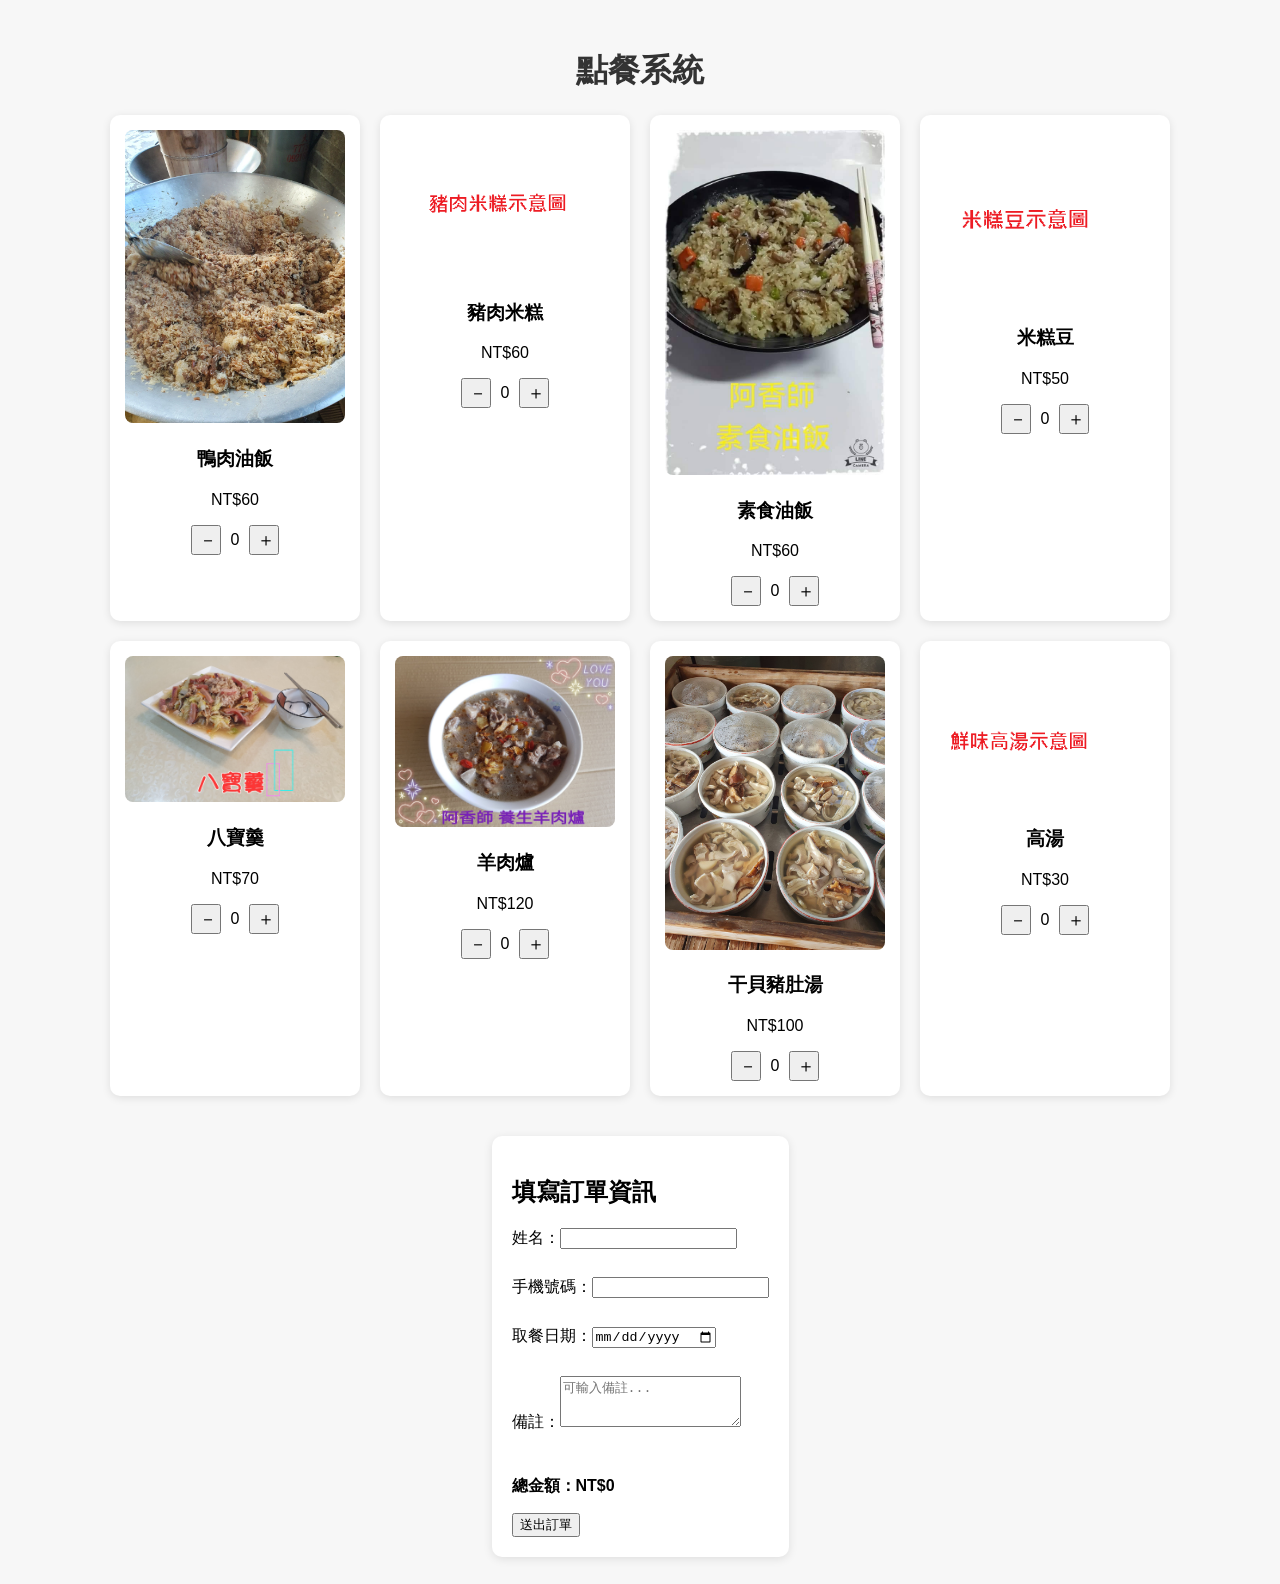
==== index.html @ 062cc118 "0409" ====
<!DOCTYPE html>
<html lang="zh-TW">
<head>
  <meta charset="UTF-8">
  <title>點餐系統</title>
  <link rel="stylesheet" href="style.css">
</head>
<body>
  <h1>點餐系統</h1>

  <!-- 餐點列表 -->
  <div class="menu">
    <!-- 以下為所有餐點 -->
    <div class="menu-item" data-name="鴨肉油飯" data-price="60">
      <img src="鴨肉米糕.jpg" alt="鴨肉油飯">
      <h3>鴨肉油飯</h3>
      <p>NT$60</p>
      <div class="controls">
        <button class="minus">－</button>
        <span class="qty">0</span>
        <button class="plus">＋</button>
      </div>
    </div>

    <div class="menu-item" data-name="豬肉米糕" data-price="60">
      <img src="豬肉米糕.png" alt="豬肉米糕">
      <h3>豬肉米糕</h3>
      <p>NT$60</p>
      <div class="controls">
        <button class="minus">－</button>
        <span class="qty">0</span>
        <button class="plus">＋</button>
      </div>
    </div>

    <div class="menu-item" data-name="素食油飯" data-price="60">
      <img src="素食米糕.jpg" alt="素食油飯">
      <h3>素食油飯</h3>
      <p>NT$60</p>
      <div class="controls">
        <button class="minus">－</button>
        <span class="qty">0</span>
        <button class="plus">＋</button>
      </div>
    </div>

    <div class="menu-item" data-name="米糕豆" data-price="50">
      <img src="米豆糕.png" alt="米糕豆">
      <h3>米糕豆</h3>
      <p>NT$50</p>
      <div class="controls">
        <button class="minus">－</button>
        <span class="qty">0</span>
        <button class="plus">＋</button>
      </div>
    </div>

    <div class="menu-item" data-name="八寶羹" data-price="70">
      <img src="八寶羹.jpg" alt="八寶羹">
      <h3>八寶羹</h3>
      <p>NT$70</p>
      <div class="controls">
        <button class="minus">－</button>
        <span class="qty">0</span>
        <button class="plus">＋</button>
      </div>
    </div>

    <div class="menu-item" data-name="羊肉爐" data-price="120">
      <img src="羊肉爐.jpg" alt="羊肉爐">
      <h3>羊肉爐</h3>
      <p>NT$120</p>
      <div class="controls">
        <button class="minus">－</button>
        <span class="qty">0</span>
        <button class="plus">＋</button>
      </div>
    </div>

    <div class="menu-item" data-name="干貝豬肚湯" data-price="100">
      <img src="豬肚.jpg" alt="干貝豬肚湯">
      <h3>干貝豬肚湯</h3>
      <p>NT$100</p>
      <div class="controls">
        <button class="minus">－</button>
        <span class="qty">0</span>
        <button class="plus">＋</button>
      </div>
    </div>

    <div class="menu-item" data-name="高湯" data-price="30">
      <img src="鮮味高湯.png" alt="高湯">
      <h3>高湯</h3>
      <p>NT$30</p>
      <div class="controls">
        <button class="minus">－</button>
        <span class="qty">0</span>
        <button class="plus">＋</button>
      </div>
    </div>
  </div>

  <!-- 顧客資訊 -->
  <div class="customer-info">
    <h2>填寫訂單資訊</h2>
    <label>姓名：<input type="text" id="name" required></label><br>
    <label>手機號碼：<input type="tel" id="phone" required></label><br>
    <label>取餐日期：<input type="date" id="pickupDate" required></label><br>
    <label>備註：<textarea id="note" rows="3" placeholder="可輸入備註..."></textarea></label><br>
    <p id="total">總金額：NT$0</p>
    <button onclick="submitOrder()">送出訂單</button>
  </div>

  <script src="scripts.js"></script>
</body>
</html>
---- style.css ----
body {
  font-family: "Segoe UI", sans-serif;
  padding: 20px;
  text-align: center;
  background: #f7f7f7;
}

h1 {
  color: #333;
}

.menu {
  display: flex;
  flex-wrap: wrap;
  justify-content: center;
  gap: 20px;
  margin-top: 20px;
}

.menu-item {
  width: 220px;
  background: #fff;
  padding: 15px;
  border-radius: 10px;
  box-shadow: 0 2px 8px rgba(0,0,0,0.1);
}

.menu-item img {
  width: 100%;
  border-radius: 8px;
}

.controls {
  display: flex;
  justify-content: center;
  align-items: center;
  margin-top: 10px;
}

.controls button {
  width: 30px;
  height: 30px;
  font-size: 18px;
}

.controls span {
  margin: 0 10px;
  font-size: 16px;
}

.customer-info {
  margin-top: 40px;
  background: #fff;
  padding: 20px;
  display: inline-block;
  text-align: left;
  border-radius: 10px;
  box-shadow: 0 2px 10px rgba(0,0,0,0.1);
}

.customer-info label {
  display: block;
  margin-bottom: 10px;
}

#total {
  font-weight: bold;
  margin-top: 15px;
}
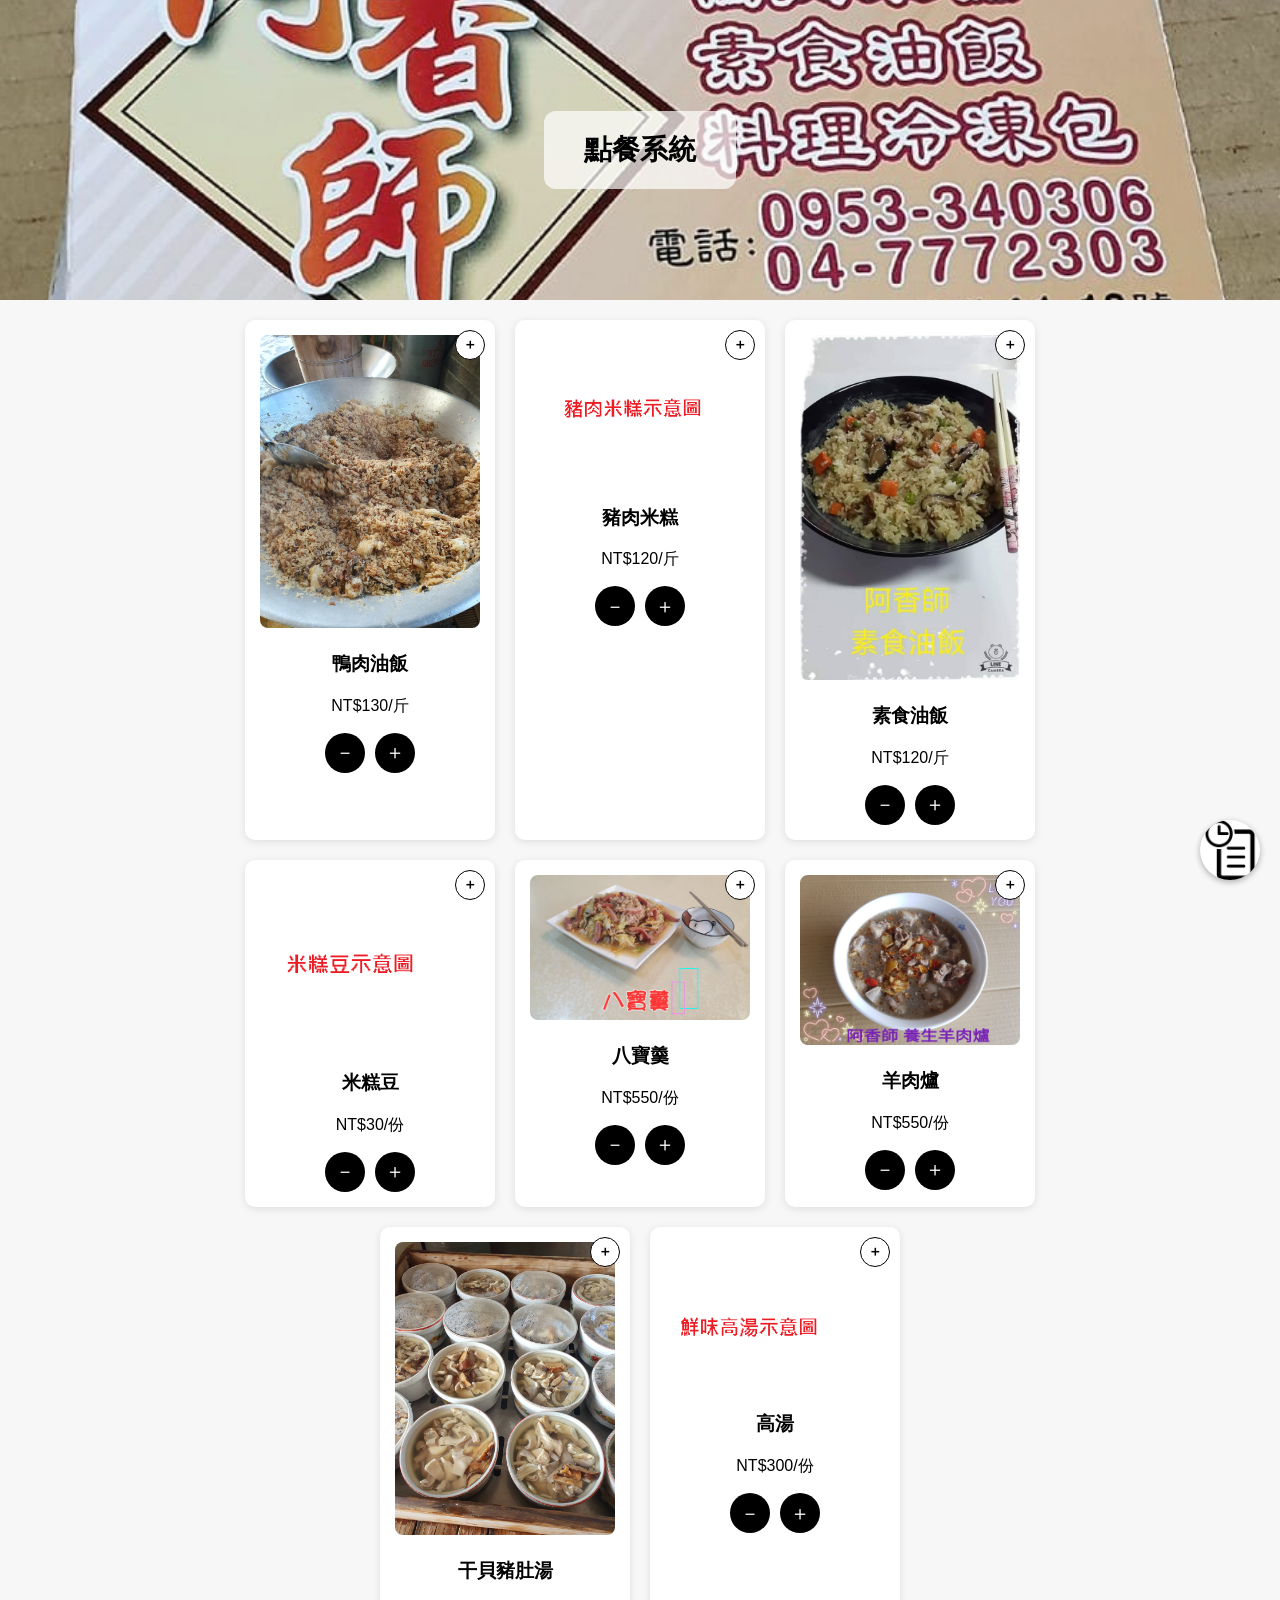
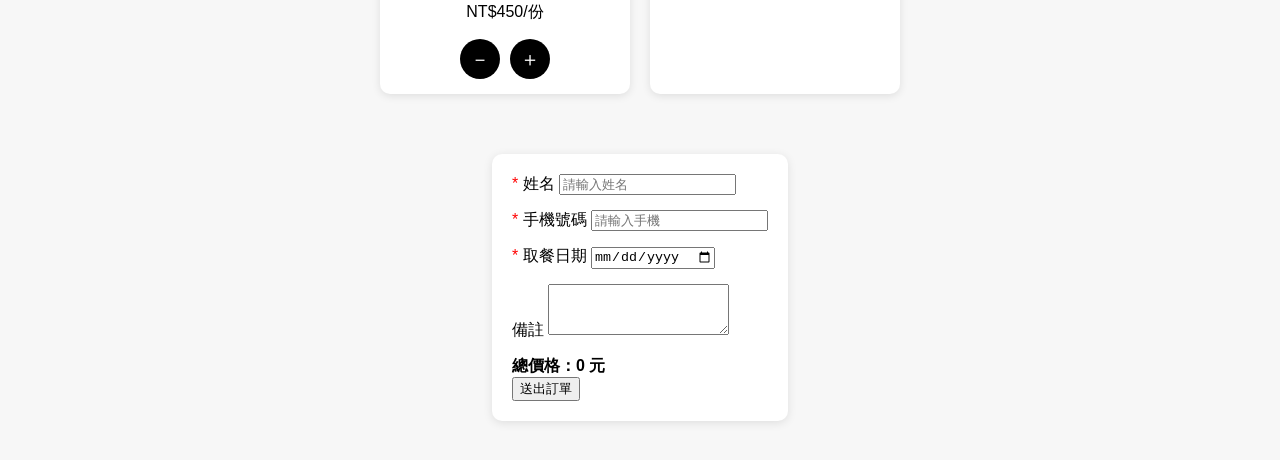
==== commit ccbc76db: "0410" ====
--- a/index.html
+++ b/index.html
@@ -1,114 +1,151 @@
 <!DOCTYPE html>
-<html lang="zh-TW">
+<html lang="zh-Hant">
 <head>
   <meta charset="UTF-8">
   <title>點餐系統</title>
   <link rel="stylesheet" href="style.css">
 </head>
 <body>
-  <h1>點餐系統</h1>
 
-  <!-- 餐點列表 -->
+  <div class="banner">
+    <img src="logo.jpg" class="banner-img" alt="店家 Logo">
+    <div class="overlay-text">點餐系統</div>
+  </div>
+  
   <div class="menu">
-    <!-- 以下為所有餐點 -->
-    <div class="menu-item" data-name="鴨肉油飯" data-price="60">
+    <div class="menu-item" data-name="鴨肉油飯">
       <img src="鴨肉米糕.jpg" alt="鴨肉油飯">
+      <div class="quantity-badge inactive"><span class="badge-icon">＋</span></div>
       <h3>鴨肉油飯</h3>
-      <p>NT$60</p>
+      <p>NT$130/斤</p>
       <div class="controls">
         <button class="minus">－</button>
-        <span class="qty">0</span>
         <button class="plus">＋</button>
       </div>
     </div>
 
-    <div class="menu-item" data-name="豬肉米糕" data-price="60">
+    <div class="menu-item" data-name="豬肉米糕">
       <img src="豬肉米糕.png" alt="豬肉米糕">
+      <div class="quantity-badge inactive"><span class="badge-icon">＋</span></div>
       <h3>豬肉米糕</h3>
-      <p>NT$60</p>
+      <p>NT$120/斤</p>
       <div class="controls">
         <button class="minus">－</button>
-        <span class="qty">0</span>
         <button class="plus">＋</button>
       </div>
     </div>
 
-    <div class="menu-item" data-name="素食油飯" data-price="60">
+    <div class="menu-item" data-name="素食油飯">
       <img src="素食米糕.jpg" alt="素食油飯">
+      <div class="quantity-badge inactive"><span class="badge-icon">＋</span></div>
       <h3>素食油飯</h3>
-      <p>NT$60</p>
+      <p>NT$120/斤</p>
       <div class="controls">
         <button class="minus">－</button>
-        <span class="qty">0</span>
         <button class="plus">＋</button>
       </div>
     </div>
 
-    <div class="menu-item" data-name="米糕豆" data-price="50">
+    <div class="menu-item" data-name="米糕豆">
       <img src="米豆糕.png" alt="米糕豆">
+      <div class="quantity-badge inactive"><span class="badge-icon">＋</span></div>
       <h3>米糕豆</h3>
-      <p>NT$50</p>
+      <p>NT$30/份</p>
       <div class="controls">
         <button class="minus">－</button>
-        <span class="qty">0</span>
         <button class="plus">＋</button>
       </div>
     </div>
 
-    <div class="menu-item" data-name="八寶羹" data-price="70">
+    <div class="menu-item" data-name="八寶羹">
       <img src="八寶羹.jpg" alt="八寶羹">
+      <div class="quantity-badge inactive"><span class="badge-icon">＋</span></div>
       <h3>八寶羹</h3>
-      <p>NT$70</p>
+      <p>NT$550/份</p>
       <div class="controls">
         <button class="minus">－</button>
-        <span class="qty">0</span>
         <button class="plus">＋</button>
       </div>
     </div>
 
-    <div class="menu-item" data-name="羊肉爐" data-price="120">
+    <div class="menu-item" data-name="羊肉爐">
       <img src="羊肉爐.jpg" alt="羊肉爐">
+      <div class="quantity-badge inactive"><span class="badge-icon">＋</span></div>
       <h3>羊肉爐</h3>
-      <p>NT$120</p>
+      <p>NT$550/份</p>
       <div class="controls">
         <button class="minus">－</button>
-        <span class="qty">0</span>
         <button class="plus">＋</button>
       </div>
     </div>
 
-    <div class="menu-item" data-name="干貝豬肚湯" data-price="100">
+    <div class="menu-item" data-name="干貝豬肚湯">
       <img src="豬肚.jpg" alt="干貝豬肚湯">
+      <div class="quantity-badge inactive"><span class="badge-icon">＋</span></div>
       <h3>干貝豬肚湯</h3>
-      <p>NT$100</p>
+      <p>NT$450/份</p>
       <div class="controls">
         <button class="minus">－</button>
-        <span class="qty">0</span>
         <button class="plus">＋</button>
       </div>
     </div>
 
-    <div class="menu-item" data-name="高湯" data-price="30">
+    <div class="menu-item" data-name="高湯">
       <img src="鮮味高湯.png" alt="高湯">
+      <div class="quantity-badge inactive"><span class="badge-icon">＋</span></div>
       <h3>高湯</h3>
-      <p>NT$30</p>
+      <p>NT$300/份</p>
       <div class="controls">
         <button class="minus">－</button>
-        <span class="qty">0</span>
         <button class="plus">＋</button>
       </div>
     </div>
   </div>
 
-  <!-- 顧客資訊 -->
-  <div class="customer-info">
-    <h2>填寫訂單資訊</h2>
-    <label>姓名：<input type="text" id="name" required></label><br>
-    <label>手機號碼：<input type="tel" id="phone" required></label><br>
-    <label>取餐日期：<input type="date" id="pickupDate" required></label><br>
-    <label>備註：<textarea id="note" rows="3" placeholder="可輸入備註..."></textarea></label><br>
-    <p id="total">總金額：NT$0</p>
+  <div class="form">
+    <div class="form-group">
+      <label><span class="required">*</span> 姓名</label>
+      <input type="text" id="name" placeholder="請輸入姓名">
+    </div>
+
+    <div class="form-group">
+      <label><span class="required">*</span> 手機號碼</label>
+      <input type="tel" id="phone" placeholder="請輸入手機">
+    </div>
+
+    <div class="form-group">
+      <label><span class="required">*</span> 取餐日期</label>
+      <input type="date" id="pickupDate">
+    </div>
+
+    <div class="form-group">
+      <label>備註</label>
+      <textarea id="note" rows="3"></textarea>
+    </div>
+
+    <div class="total">總價格：<span id="total">0</span> 元</div>
     <button onclick="submitOrder()">送出訂單</button>
+  </div>
+
+    <!-- Loading 視窗 -->
+    <div id="loadingModal" class="modal">
+      <div class="modal-content">
+        <img id="loadingImage" src="loading.gif" alt="載入中" />
+        <p id="loadingText">訂單處理中，請稍候...</p>
+      </div>
+    </div>
+      <!-- 歷史紀錄浮動按鈕 -->
+  <div id="historyButton">
+    <img src="history.jpg" alt="歷史紀錄">
+  </div>
+
+  <!-- 歷史紀錄視窗 -->
+  <div id="historyModal" class="modal">
+    <div class="modal-content">
+      <h3>歷史訂單</h3>
+      <div id="historyList"></div>
+      <button onclick="closeHistory()">關閉</button>
+    </div>
   </div>
 
   <script src="scripts.js"></script>
--- a/style.css
+++ b/style.css
@@ -1,12 +1,33 @@
 body {
   font-family: "Segoe UI", sans-serif;
-  padding: 20px;
+  padding: 0;
+  margin: 0;
   text-align: center;
   background: #f7f7f7;
 }
 
-h1 {
-  color: #333;
+.banner {
+  position: relative;
+  width: 100%;
+  height: 300px;
+  overflow: hidden;
+}
+.banner-img {
+  width: 100%;
+  height: 100%;
+  object-fit: cover;
+}
+.overlay-text {
+  position: absolute;
+  top: 50%;
+  left: 50%;
+  transform: translate(-50%, -50%);
+  background: rgba(255, 255, 255, 0.7);
+  padding: 20px 40px;
+  border-radius: 12px;
+  font-size: 28px;
+  font-weight: bold;
+  color: #000;
 }
 
 .menu {
@@ -14,42 +35,62 @@
   flex-wrap: wrap;
   justify-content: center;
   gap: 20px;
-  margin-top: 20px;
+  margin: 20px auto;
+  max-width: 1000px;
 }
-
 .menu-item {
   width: 220px;
   background: #fff;
   padding: 15px;
   border-radius: 10px;
   box-shadow: 0 2px 8px rgba(0,0,0,0.1);
+  position: relative;
 }
-
 .menu-item img {
   width: 100%;
   border-radius: 8px;
 }
-
 .controls {
   display: flex;
   justify-content: center;
-  align-items: center;
+  gap: 10px;
   margin-top: 10px;
 }
-
 .controls button {
-  width: 30px;
-  height: 30px;
-  font-size: 18px;
+  width: 40px;
+  height: 40px;
+  background: black;
+  color: white;
+  border-radius: 50%;
+  font-size: 20px;
+  border: none;
+  cursor: pointer;
+}
+.quantity-badge {
+  position: absolute;
+  top: 10px;
+  right: 10px;
+  width: 28px;
+  height: 28px;
+  border-radius: 50%;
+  font-size: 14px;
+  font-weight: bold;
+  display: flex;
+  justify-content: center;
+  align-items: center;
+}
+.quantity-badge.inactive {
+  background: white;
+  color: black;
+  border: 1px solid black;
+}
+.quantity-badge.active {
+  background: black;
+  color: white;
 }
 
-.controls span {
-  margin: 0 10px;
-  font-size: 16px;
-}
-
-.customer-info {
-  margin-top: 40px;
+.form {
+  margin: 40px auto;
   background: #fff;
   padding: 20px;
   display: inline-block;
@@ -57,13 +98,71 @@
   border-radius: 10px;
   box-shadow: 0 2px 10px rgba(0,0,0,0.1);
 }
-
-.customer-info label {
-  display: block;
-  margin-bottom: 10px;
+.form-group {
+  margin-bottom: 15px;
 }
-
-#total {
+.required {
+  color: red;
+}
+.invalid input,
+.invalid textarea {
+  border: 1px solid red;
+}
+.total {
   font-weight: bold;
   margin-top: 15px;
 }
+
+/* Modal 視窗 */
+.modal {
+  display: none;
+  position: fixed;
+  z-index: 9999;
+  left: 0;
+  top: 0;
+  width: 100%;
+  height: 100%;
+  overflow: auto;
+  background-color: rgba(0,0,0,0.5);
+}
+.modal-content {
+  background-color: #fff;
+  margin: 20% auto;
+  padding: 20px;
+  border-radius: 10px;
+  width: 300px;
+  text-align: center;
+}
+.modal-content img {
+  width: 60px;
+  margin-bottom: 15px;
+}
+
+#historyButton {
+  position: fixed;
+  right: 20px;
+  bottom: 20px;
+  width: 60px;
+  height: 60px;
+  background-color: white;
+  border-radius: 50%;
+  box-shadow: 0 2px 6px rgba(0,0,0,0.3);
+  cursor: pointer;
+  z-index: 10000;
+}
+#historyButton img {
+  width: 100%;
+  height: 100%;
+  border-radius: 50%;
+}
+#historyList {
+  max-height: 300px;
+  overflow-y: auto;
+  text-align: left;
+}
+#historyList ul {
+  padding-left: 20px;
+}
+#historyList li {
+  margin-bottom: 8px;
+}
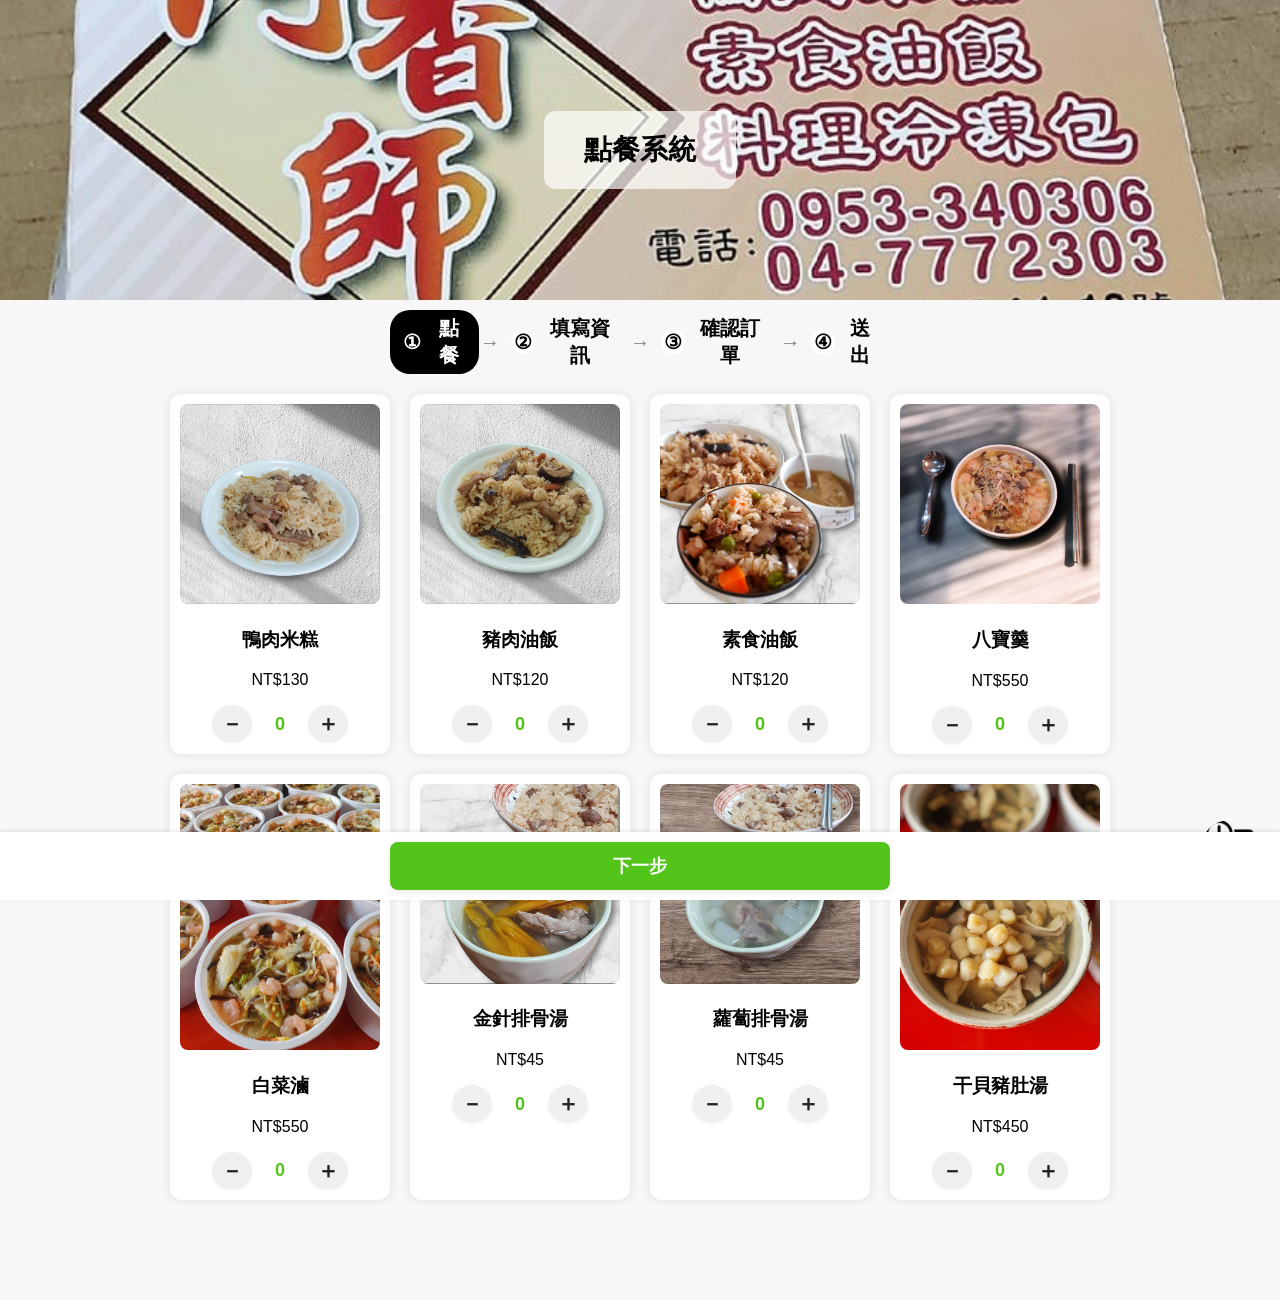
==== commit 23d4d11f: "Initial commit" ====
--- a/index.html
+++ b/index.html
@@ -1,153 +1,88 @@
 <!DOCTYPE html>
 <html lang="zh-Hant">
 <head>
-  <meta charset="UTF-8">
-  <title>點餐系統</title>
-  <link rel="stylesheet" href="style.css">
+  <meta charset="UTF-8" />
+  <meta name="viewport" content="width=device-width, initial-scale=1" />
+  <title>阿香師油飯點餐系統</title>
+  <!-- 載入 CSS 樣式 -->
+  <link rel="stylesheet" href="style.css" />
+  <!-- Google 驗證碼，用於站長工具驗證 -->
+  <meta name="google-site-verification" content="OpGtDpsQeFzHr7mj-9mKTgLOQagVNjbFdUuopoBPJyk" />
+  <link rel="shortcut icon" href="logo.ico"/>
 </head>
 <body>
-
+  <!-- banner_頂部區塊 -->
   <div class="banner">
     <img src="logo.jpg" class="banner-img" alt="店家 Logo">
     <div class="overlay-text">點餐系統</div>
   </div>
-  
-  <div class="menu">
-    <div class="menu-item" data-name="鴨肉油飯">
-      <img src="鴨肉米糕.jpg" alt="鴨肉油飯">
-      <div class="quantity-badge inactive"><span class="badge-icon">＋</span></div>
-      <h3>鴨肉油飯</h3>
-      <p>NT$130/斤</p>
-      <div class="controls">
-        <button class="minus">－</button>
-        <button class="plus">＋</button>
-      </div>
-    </div>
 
-    <div class="menu-item" data-name="豬肉米糕">
-      <img src="豬肉米糕.png" alt="豬肉米糕">
-      <div class="quantity-badge inactive"><span class="badge-icon">＋</span></div>
-      <h3>豬肉米糕</h3>
-      <p>NT$120/斤</p>
-      <div class="controls">
-        <button class="minus">－</button>
-        <button class="plus">＋</button>
-      </div>
-    </div>
-
-    <div class="menu-item" data-name="素食油飯">
-      <img src="素食米糕.jpg" alt="素食油飯">
-      <div class="quantity-badge inactive"><span class="badge-icon">＋</span></div>
-      <h3>素食油飯</h3>
-      <p>NT$120/斤</p>
-      <div class="controls">
-        <button class="minus">－</button>
-        <button class="plus">＋</button>
-      </div>
-    </div>
-
-    <div class="menu-item" data-name="米糕豆">
-      <img src="米豆糕.png" alt="米糕豆">
-      <div class="quantity-badge inactive"><span class="badge-icon">＋</span></div>
-      <h3>米糕豆</h3>
-      <p>NT$30/份</p>
-      <div class="controls">
-        <button class="minus">－</button>
-        <button class="plus">＋</button>
-      </div>
-    </div>
-
-    <div class="menu-item" data-name="八寶羹">
-      <img src="八寶羹.jpg" alt="八寶羹">
-      <div class="quantity-badge inactive"><span class="badge-icon">＋</span></div>
-      <h3>八寶羹</h3>
-      <p>NT$550/份</p>
-      <div class="controls">
-        <button class="minus">－</button>
-        <button class="plus">＋</button>
-      </div>
-    </div>
-
-    <div class="menu-item" data-name="羊肉爐">
-      <img src="羊肉爐.jpg" alt="羊肉爐">
-      <div class="quantity-badge inactive"><span class="badge-icon">＋</span></div>
-      <h3>羊肉爐</h3>
-      <p>NT$550/份</p>
-      <div class="controls">
-        <button class="minus">－</button>
-        <button class="plus">＋</button>
-      </div>
-    </div>
-
-    <div class="menu-item" data-name="干貝豬肚湯">
-      <img src="豬肚.jpg" alt="干貝豬肚湯">
-      <div class="quantity-badge inactive"><span class="badge-icon">＋</span></div>
-      <h3>干貝豬肚湯</h3>
-      <p>NT$450/份</p>
-      <div class="controls">
-        <button class="minus">－</button>
-        <button class="plus">＋</button>
-      </div>
-    </div>
-
-    <div class="menu-item" data-name="高湯">
-      <img src="鮮味高湯.png" alt="高湯">
-      <div class="quantity-badge inactive"><span class="badge-icon">＋</span></div>
-      <h3>高湯</h3>
-      <p>NT$300/份</p>
-      <div class="controls">
-        <button class="minus">－</button>
-        <button class="plus">＋</button>
-      </div>
-    </div>
-  </div>
-
-  <div class="form">
+  <!-- 流程指示條 -->
+  <div id="stepIndicator"></div>
+  <!-- menu_菜單區塊 -->
+  <div class="menu" id="menuContainer"></div>
+  <!-- form_表單區塊 -->
+  <div class="form" style="display: none" >
     <div class="form-group">
       <label><span class="required">*</span> 姓名</label>
       <input type="text" id="name" placeholder="請輸入姓名">
     </div>
-
     <div class="form-group">
       <label><span class="required">*</span> 手機號碼</label>
       <input type="tel" id="phone" placeholder="請輸入手機">
     </div>
-
     <div class="form-group">
       <label><span class="required">*</span> 取餐日期</label>
       <input type="date" id="pickupDate">
     </div>
-
     <div class="form-group">
       <label>備註</label>
       <textarea id="note" rows="3"></textarea>
     </div>
-
-    <div class="total">總價格：<span id="total">0</span> 元</div>
-    <button onclick="submitOrder()">送出訂單</button>
+    <div class="total">總價格：
+      <span id="total">0</span> 元
+    </div>
   </div>
-
-    <!-- Loading 視窗 -->
-    <div id="loadingModal" class="modal">
-      <div class="modal-content">
-        <img id="loadingImage" src="loading.gif" alt="載入中" />
-        <p id="loadingText">訂單處理中，請稍候...</p>
-      </div>
-    </div>
-      <!-- 歷史紀錄浮動按鈕 -->
+  <!-- 歷史紀錄按鈕（固定在右下角） -->
   <div id="historyButton">
     <img src="history.jpg" alt="歷史紀錄">
   </div>
-
-  <!-- 歷史紀錄視窗 -->
+  <!-- 底部流程按鈕 -->
+  <div id="footerControls">
+    <div class="footer-buttons">
+      <button id="backBtn" style="display:none;">返回</button>
+      <button id="nextBtn">下一步</button>
+      <!-- 社群連結區塊 -->
+      <div id="socialLinks" style="flex: 2; display: none; flex-direction: column; align-items: flex-start; font-size: 14px; text-align: left;">
+        <div>可以關注我們的社群網站以獲得最新消息哦~</div>
+        <div>
+          Facebook: <a href="https://www.facebook.com/LuGangAXiangShiYouFan" target="_blank">鹿港阿香師油飯</a><br />
+          IG: <a href="https://www.instagram.com/xiang_rice/" target="_blank">@xiang_rice</a>
+        </div>
+      </div>
+    </div>
+  </div>
+  <!-- 確認訂單區塊（JS動態填入） -->
+  <div id="confirmationSection" style="display: none; background: white; padding: 20px; margin: 20px; border-radius: 12px; max-width: 500px; margin-left: auto; margin-right: auto;">
+    <h3>確認訂單</h3>
+    <div id="confirmDetails"></div>
+  </div>
+  <!-- 載入視窗 -->
+  <div id="loadingModal" class="modal">
+    <div class="modal-content">
+      <img id="loadingImage" src="loading.gif" alt="載入中">
+      <p id="loadingText">訂單處理中，請稍候...</p>
+    </div>
+  </div>
+  <!-- 歷史訂單模態視窗 -->
   <div id="historyModal" class="modal">
     <div class="modal-content">
+      <button onclick="closeHistory()">關閉</button>
       <h3>歷史訂單</h3>
       <div id="historyList"></div>
-      <button onclick="closeHistory()">關閉</button>
     </div>
   </div>
-
-  <script src="scripts.js"></script>
+  <!-- 載入 JavaScript -->
+  <script src="script.js"></script>
 </body>
-</html>
+</html>
--- a/style.css
+++ b/style.css
@@ -1,14 +1,12 @@
 body {
   font-family: "Segoe UI", sans-serif;
-  padding: 0;
   margin: 0;
-  text-align: center;
   background: #f7f7f7;
-}
-
+  text-align: center;
+  padding-bottom: 80px;
+}
 .banner {
   position: relative;
-  width: 100%;
   height: 300px;
   overflow: hidden;
 }
@@ -29,7 +27,49 @@
   font-weight: bold;
   color: #000;
 }
-
+#stepIndicator {
+  max-width: 500px;
+  margin: 10px auto;
+  font-size: 20px;
+  font-weight: bold;
+  display: flex;
+  justify-content: center;
+  gap: 1px;
+  user-select: none;
+  font-family: "Segoe UI", sans-serif;
+}
+.step {
+  padding: 5px 10px;
+  border-radius: 20px;
+  cursor: default;
+  display: flex;
+  align-items: center;
+  gap: 6px;
+}
+.step .number {
+  color: black;
+  background: rgb(255, 255, 255);
+  border-radius: 50%;
+  width: 24px;
+  height: 24px;
+  line-height: 24px;
+  text-align: center;
+  font-weight: bold;
+  font-size: 20px;
+}
+.step.current {
+  background: black;
+  color: white;
+}
+.step.current .number {
+  background: black;
+  color: white;
+}
+.arrow {
+  align-self: center;
+  color: gray;
+  user-select: none;
+}
 .menu {
   display: flex;
   flex-wrap: wrap;
@@ -39,11 +79,11 @@
   max-width: 1000px;
 }
 .menu-item {
-  width: 220px;
   background: #fff;
-  padding: 15px;
-  border-radius: 10px;
-  box-shadow: 0 2px 8px rgba(0,0,0,0.1);
+  border-radius: 12px;
+  width: 200px;
+  padding: 10px;
+  box-shadow: 0 0 10px rgba(0,0,0,0.1);
   position: relative;
 }
 .menu-item img {
@@ -57,112 +97,257 @@
   margin-top: 10px;
 }
 .controls button {
+  background: black;
+  color: white;
+  border: none;
+  border-radius: 50%;
   width: 40px;
   height: 40px;
-  background: black;
-  color: white;
-  border-radius: 50%;
   font-size: 20px;
-  border: none;
+  font-weight: bold;
   cursor: pointer;
+  display: flex;
+  align-items: center;
+  justify-content: center;
+  transition: transform 0.2s;
+  margin: 0 5px;
+}
+.controls button:hover {
+  transform: scale(1.1);
 }
 .quantity-badge {
   position: absolute;
-  top: 10px;
-  right: 10px;
-  width: 28px;
-  height: 28px;
-  border-radius: 50%;
+  top: 8px;
+  right: 8px;
+  background: black;
+  color: white;
+  border-radius: 50%;
+  width: 24px;
+  height: 24px;
   font-size: 14px;
-  font-weight: bold;
-  display: flex;
-  justify-content: center;
-  align-items: center;
+  line-height: 24px;
 }
 .quantity-badge.inactive {
   background: white;
   color: black;
-  border: 1px solid black;
-}
-.quantity-badge.active {
-  background: black;
-  color: white;
-}
-
+}
 .form {
-  margin: 40px auto;
-  background: #fff;
+  background: white;
   padding: 20px;
-  display: inline-block;
-  text-align: left;
-  border-radius: 10px;
-  box-shadow: 0 2px 10px rgba(0,0,0,0.1);
+  margin: 20px;
+  border-radius: 12px;
+  max-width: 500px;
+  margin-left: auto;
+  margin-right: auto;
 }
 .form-group {
   margin-bottom: 15px;
-}
-.required {
+  text-align: center;
+}
+label .required {
   color: red;
 }
-.invalid input,
-.invalid textarea {
-  border: 1px solid red;
-}
 .total {
-  font-weight: bold;
-  margin-top: 15px;
-}
-
-/* Modal 視窗 */
+  font-size: 20px;
+  font-weight: bold;
+  margin-top: 10px;
+}
+button {
+  padding: 10px 20px;
+  font-size: 16px;
+  margin-top: 10px;
+}
 .modal {
   display: none;
   position: fixed;
-  z-index: 9999;
-  left: 0;
-  top: 0;
-  width: 100%;
-  height: 100%;
-  overflow: auto;
-  background-color: rgba(0,0,0,0.5);
+  z-index: 999;
+  top: 0; left: 0;
+  width: 100%; height: 100%;
+  background: rgba(0,0,0,0.5);
 }
 .modal-content {
-  background-color: #fff;
-  margin: 20% auto;
+  background: white;
   padding: 20px;
+  margin: 100px auto;
   border-radius: 10px;
-  width: 300px;
-  text-align: center;
-}
-.modal-content img {
-  width: 60px;
-  margin-bottom: 15px;
-}
-
+  max-width: 400px;
+  text-align: center;
+}
+#loadingImage {
+  max-width: 150px;
+  height: auto;
+}
+#socialLinks a {
+  color: #007bff;
+  text-decoration: none;
+}
+#socialLinks a:hover {
+  text-decoration: underline;
+}
 #historyButton {
   position: fixed;
   right: 20px;
   bottom: 20px;
   width: 60px;
   height: 60px;
-  background-color: white;
-  border-radius: 50%;
-  box-shadow: 0 2px 6px rgba(0,0,0,0.3);
+  border-radius: 50%;
   cursor: pointer;
-  z-index: 10000;
 }
 #historyButton img {
   width: 100%;
-  height: 100%;
-  border-radius: 50%;
-}
-#historyList {
-  max-height: 300px;
-  overflow-y: auto;
+  border-radius: 50%;
+}
+.invalid input, .invalid textarea {
+  border: 2px solid red;
+}
+
+/* --- footer 按鈕美化 --- */
+#footerControls {
+  position: fixed;
+  bottom: 0;
+  width: 100%;
+  background: white;
+  padding: 10px 0;
+  box-shadow: 0 -1px 5px rgba(0,0,0,0.1);
+  z-index: 100;
+}
+#footerControls .footer-buttons {
+  max-width: 500px;
+  margin: auto;
+  display: flex;
+  justify-content: space-between;
+  gap: 10px;
+}
+#backBtn, #nextBtn {
+  flex: 1;
+  font-size: 18px;
+  font-weight: bold;
+  border: none;
+  border-radius: 8px;
+  padding: 12px 0;
+  margin-top: 0;
+  cursor: pointer;
+  transition: background 0.2s, color 0.2s, box-shadow 0.2s;
+  box-shadow: 0 2px 8px rgba(0,0,0,0.08);
+}
+#backBtn {
+  background: #ff4d4f;
+  color: white;
+}
+#backBtn:hover {
+  background: #d9363e;
+}
+#nextBtn {
+  background: #52c41a;
+  color: white;
+}
+#nextBtn:hover {
+  background: #389e0d;
+}
+#socialLinks {
+  flex: 2;
+  display: none;
+  flex-direction: column;
+  align-items: flex-start;
+  font-size: 14px;
   text-align: left;
 }
-#historyList ul {
-  padding-left: 20px;
-}
-#historyList li {
-  margin-bottom: 8px;
-}
+
+/* --- form 區塊美化 --- */
+.form {
+  background: white;
+  padding: 28px 24px 24px 24px;
+  margin: 20px auto;
+  border-radius: 16px;
+  max-width: 500px;
+  box-shadow: 0 7px 32px rgba(0,0,0,0.07), 0 1.5px 4px rgba(0,0,0,0.04);
+}
+.form-group {
+  margin-bottom: 24px;
+  text-align: left;
+  display: flex;
+  flex-direction: column;
+  gap: 6px;
+}
+.form-group label {
+  font-weight: 600;
+  font-size: 16px;
+}
+.form-group input,
+.form-group textarea {
+  padding: 10px 12px;
+  border: 1.4px solid #e5e7eb;
+  border-radius: 6px;
+  font-size: 16px;
+  outline: none;
+  transition: border 0.2s, box-shadow 0.2s;
+  background: #f9fafb;
+}
+.form-group input:focus,
+.form-group textarea:focus {
+  border: 1.4px solid #52c41a;
+  background: #fff;
+  box-shadow: 0 0 0 2px #b7eb8f55;
+}
+.form-group.invalid input,
+.form-group.invalid textarea {
+  border: 2px solid #ff4d4f;
+  background: #fff0f1;
+}
+.total {
+  font-size: 22px;
+  font-weight: bold;
+  color: #52c41a;
+  margin-top: 18px;
+  text-align: right;
+  letter-spacing: 1px;
+}
+
+/* --- 加減按鈕與數量置中 --- */
+.controls {
+  display: flex;
+  align-items: center;
+  justify-content: center;
+  gap: 0;
+  margin-top: 10px;
+}
+.controls button {
+  background: #efefef;
+  color: #222;
+  border: none;
+  border-radius: 50%;
+  width: 38px;
+  height: 38px;
+  font-size: 22px;
+  font-weight: bold;
+  cursor: pointer;
+  display: flex;
+  align-items: center;
+  justify-content: center;
+  margin: 0 10px;
+  transition: background 0.2s, color 0.2s, transform 0.2s;
+  box-shadow: 0 1px 4px rgba(0,0,0,0.04);
+}
+.controls button:hover {
+  background: #ddefff;
+  color: #52c41a;
+  transform: scale(1.1);
+}
+
+/* 新增：數量 badge 取消，改用 controls 內置中顯示 */
+.controls .quantity-display {
+  min-width: 36px;
+  text-align: center;
+  font-size: 18px;
+  font-weight: bold;
+  color: #52c41a;
+  background: none;
+  border: none;
+  pointer-events: none;
+  user-select: none;
+}
+
+/* 隱藏原本 menu-item 角落 badge */
+.quantity-badge {
+  display: none !important;
+}
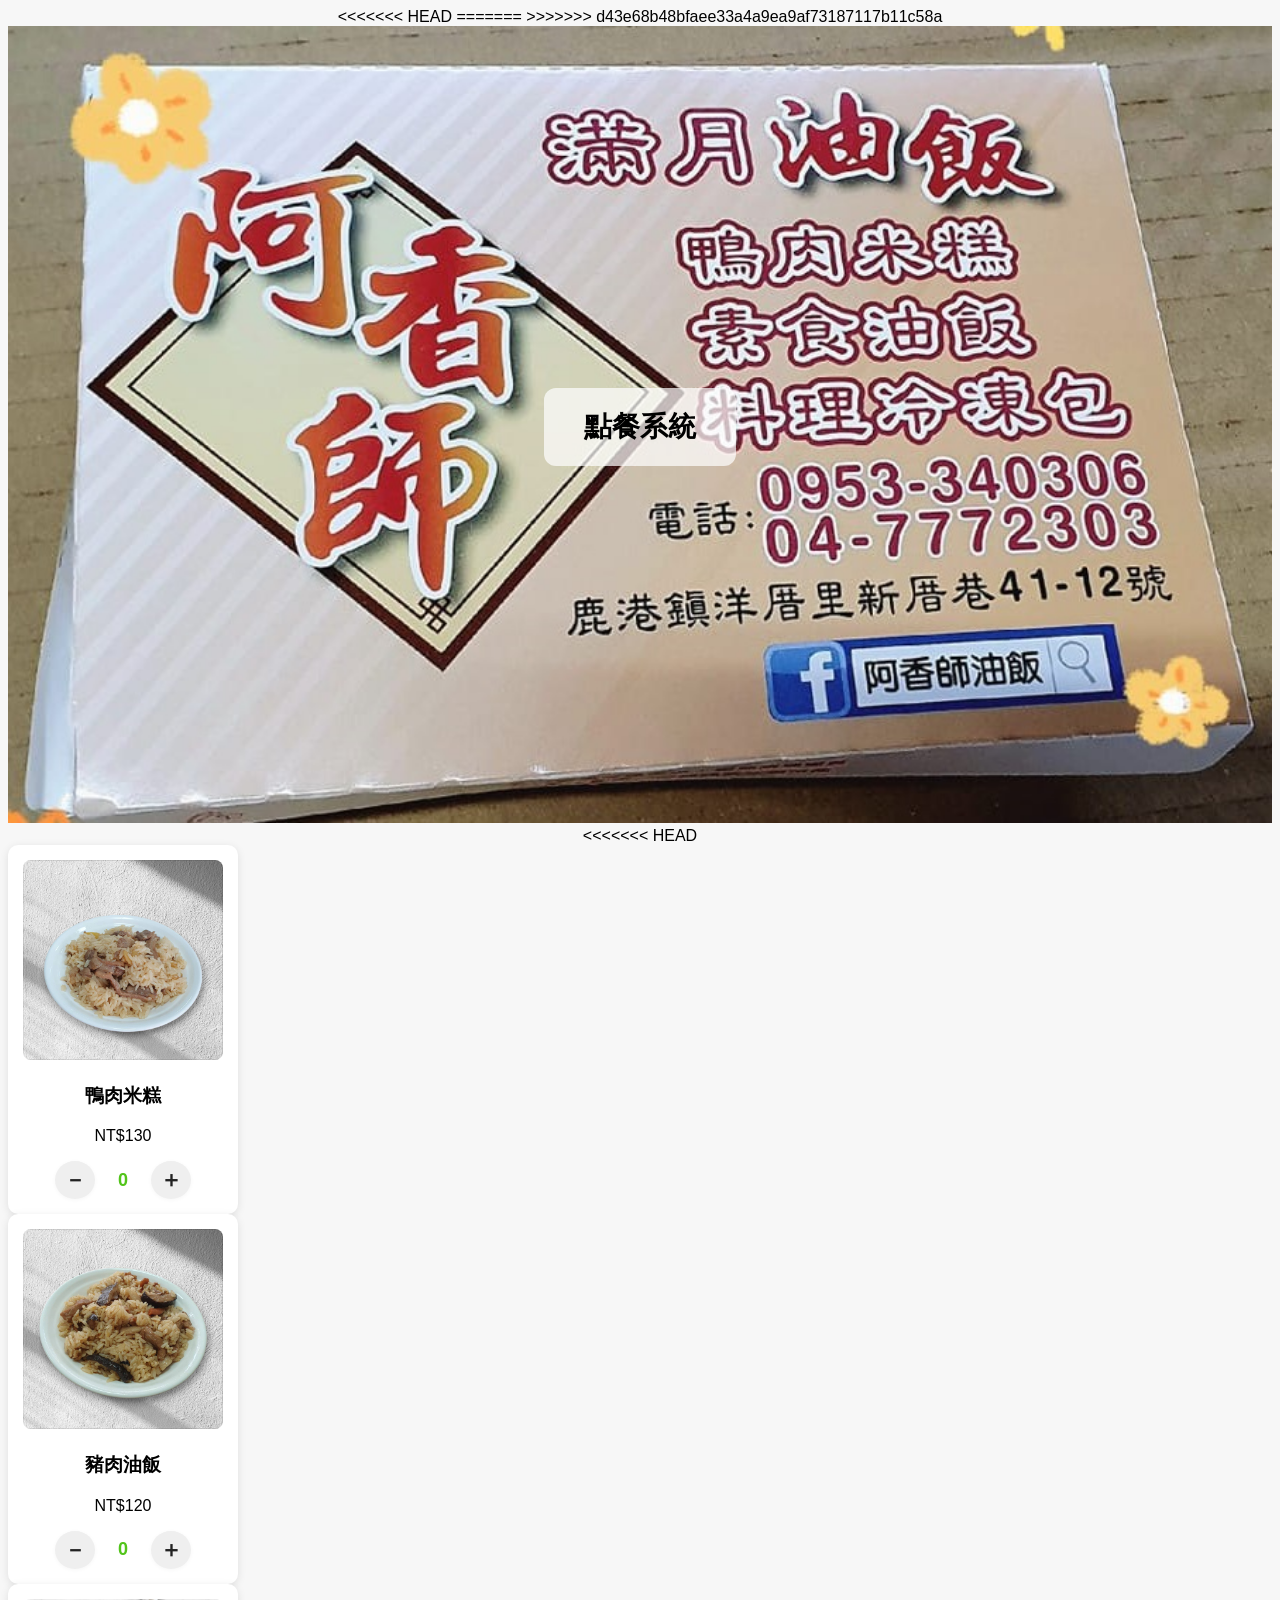
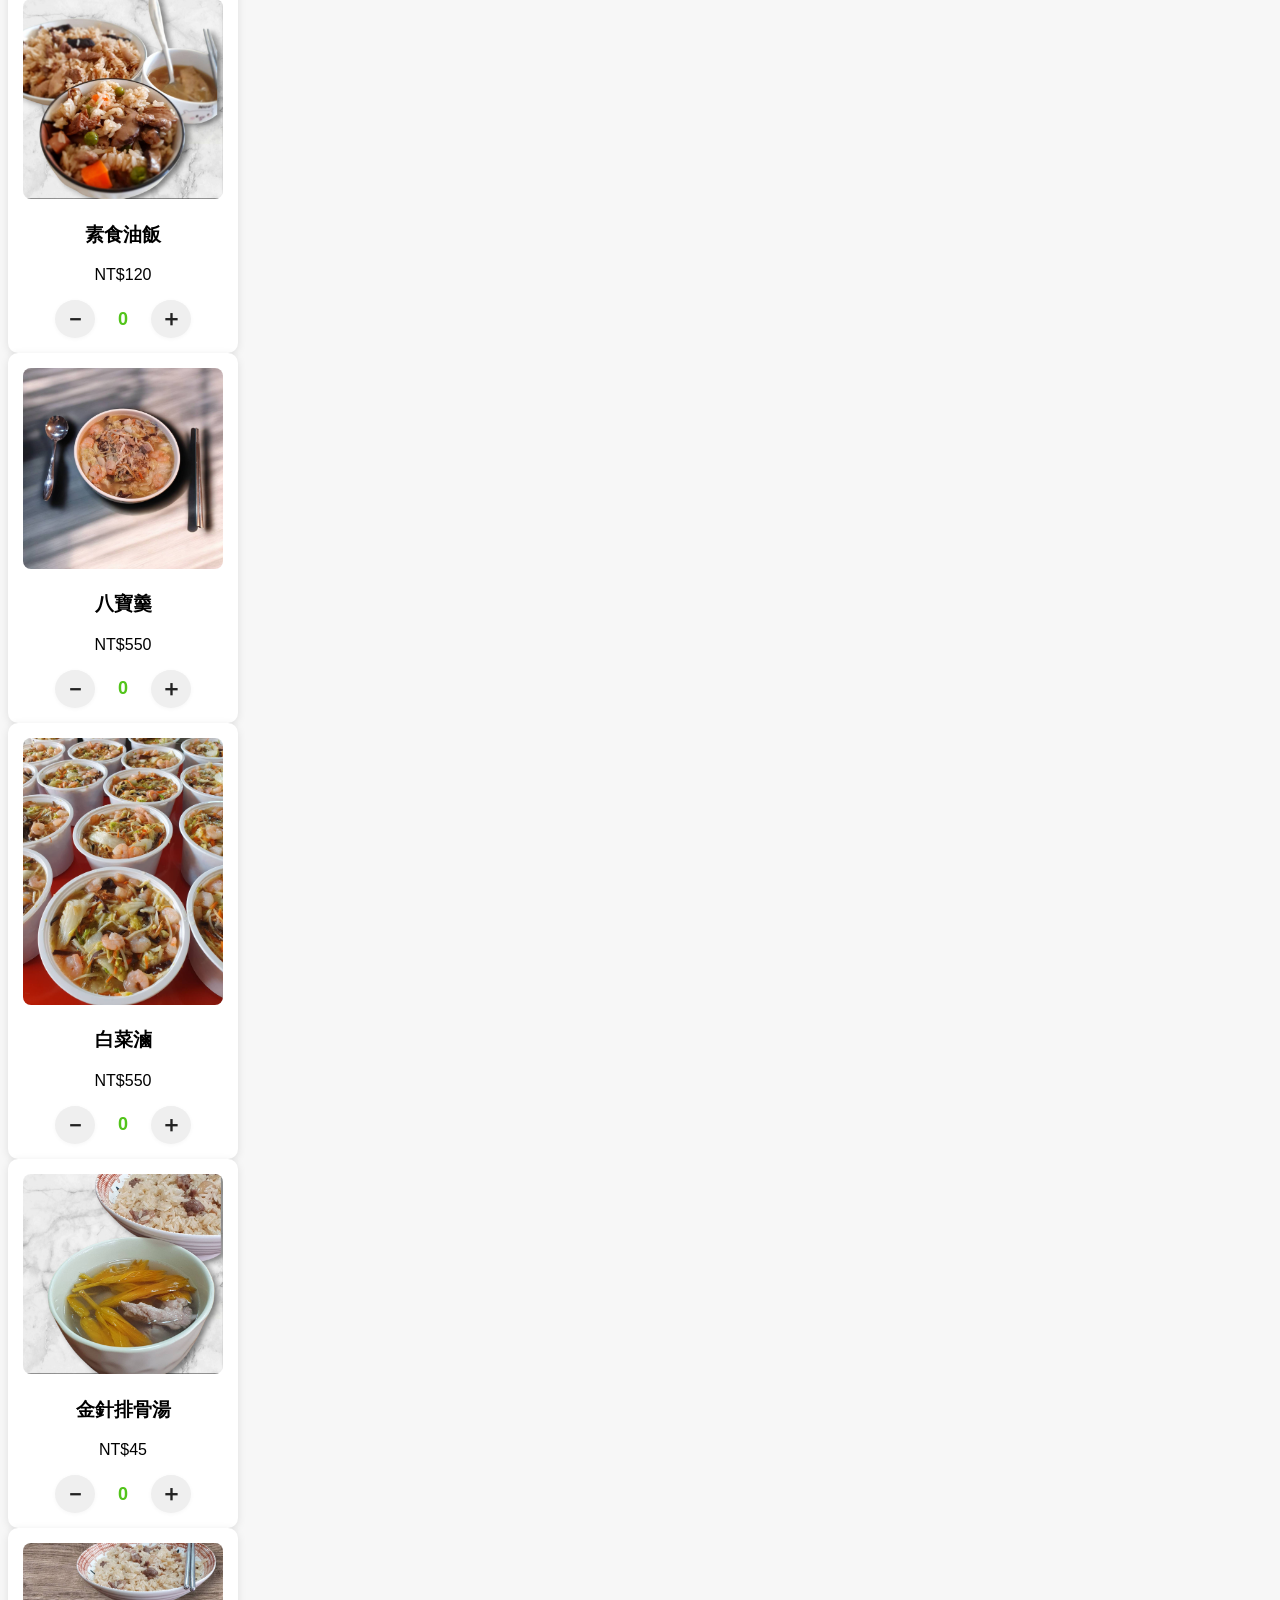
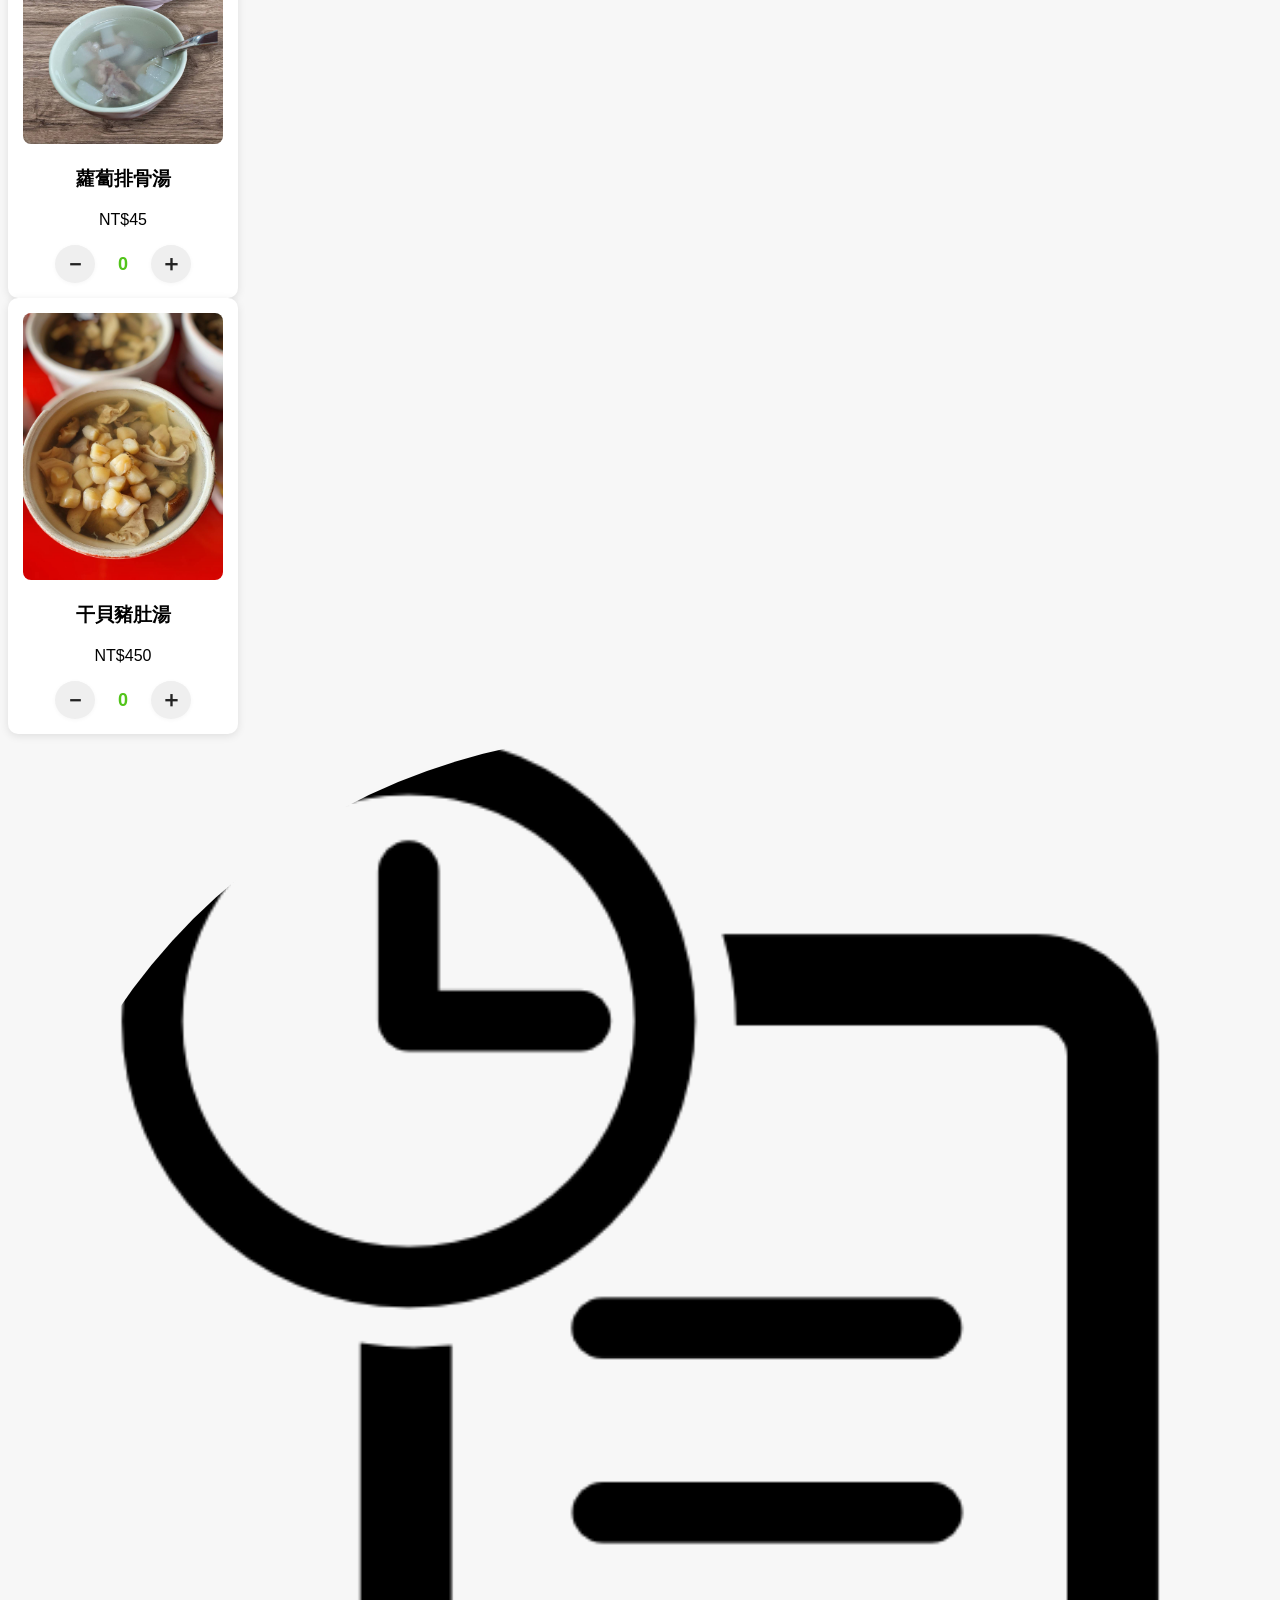
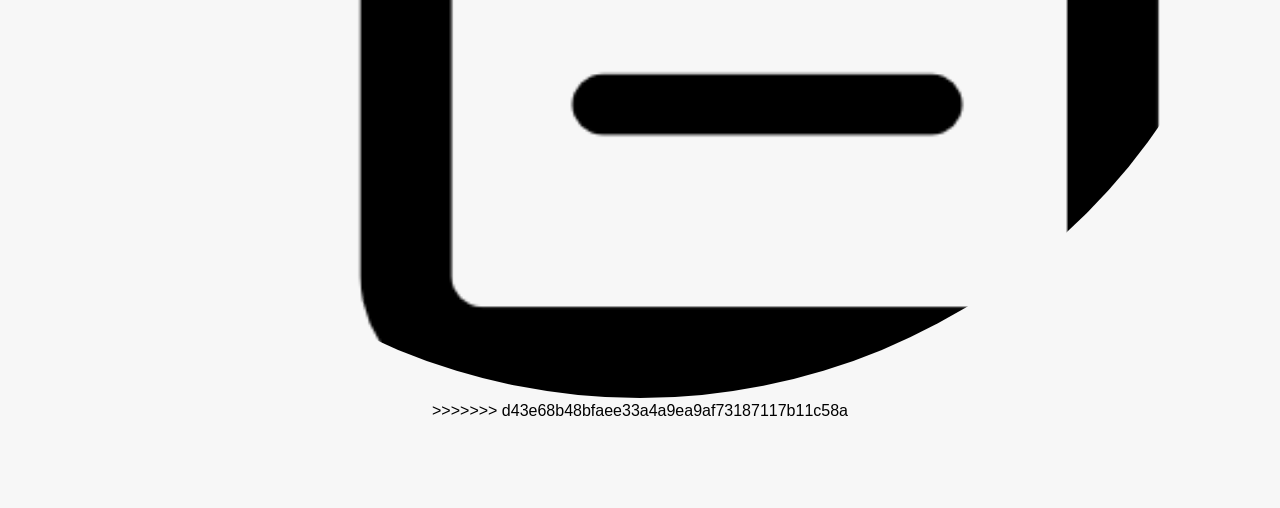
==== commit 75c0471a: "解決 merge conflict" ====
--- a/index.html
+++ b/index.html
@@ -1,6 +1,7 @@
 <!DOCTYPE html>
 <html lang="zh-Hant">
 <head>
+<<<<<<< HEAD
   <meta charset="UTF-8" />
   <meta name="viewport" content="width=device-width, initial-scale=1" />
   <title>阿香師油飯點餐系統</title>
@@ -12,10 +13,22 @@
 </head>
 <body>
   <!-- banner_頂部區塊 -->
+=======
+  <meta charset="UTF-8">
+  <meta name="viewport" content="width=device-width, initial-scale=1.0" />
+  <title>阿香師油飯點餐系統</title>
+  <link rel="stylesheet" href="style.css">
+  
+  <meta name="google-site-verification" content="OpGtDpsQeFzHr7mj-9mKTgLOQagVNjbFdUuopoBPJyk" />
+</head>
+<body>
+
+>>>>>>> d43e68b48bfaee33a4a9ea9af73187117b11c58a
   <div class="banner">
     <img src="logo.jpg" class="banner-img" alt="店家 Logo">
     <div class="overlay-text">點餐系統</div>
   </div>
+<<<<<<< HEAD
 
   <!-- 流程指示條 -->
   <div id="stepIndicator"></div>
@@ -23,22 +36,129 @@
   <div class="menu" id="menuContainer"></div>
   <!-- form_表單區塊 -->
   <div class="form" style="display: none" >
+=======
+  
+  <div class="menu">
+    <div class="menu-item" data-name="鴨肉油飯">
+      <img src="鴨肉米糕.jpg" alt="鴨肉油飯">
+      <div class="quantity-badge inactive"><span class="badge-icon">＋</span></div>
+      <h3>鴨肉油飯</h3>
+      <p>NT$130/斤</p>
+      <div class="controls">
+        <button class="minus">－</button>
+        <button class="plus">＋</button>
+      </div>
+    </div>
+
+    <div class="menu-item" data-name="豬肉米糕">
+      <img src="豬肉米糕.png" alt="豬肉米糕">
+      <div class="quantity-badge inactive"><span class="badge-icon">＋</span></div>
+      <h3>豬肉米糕</h3>
+      <p>NT$120/斤</p>
+      <div class="controls">
+        <button class="minus">－</button>
+        <button class="plus">＋</button>
+      </div>
+    </div>
+
+    <div class="menu-item" data-name="素食油飯">
+      <img src="素食米糕.jpg" alt="素食油飯">
+      <div class="quantity-badge inactive"><span class="badge-icon">＋</span></div>
+      <h3>素食油飯</h3>
+      <p>NT$120/斤</p>
+      <div class="controls">
+        <button class="minus">－</button>
+        <button class="plus">＋</button>
+      </div>
+    </div>
+
+    <div class="menu-item" data-name="米糕豆">
+      <img src="米豆糕.png" alt="米糕豆">
+      <div class="quantity-badge inactive"><span class="badge-icon">＋</span></div>
+      <h3>米糕豆</h3>
+      <p>NT$30/份</p>
+      <div class="controls">
+        <button class="minus">－</button>
+        <button class="plus">＋</button>
+      </div>
+    </div>
+
+    <div class="menu-item" data-name="八寶羹">
+      <img src="八寶羹.jpg" alt="八寶羹">
+      <div class="quantity-badge inactive"><span class="badge-icon">＋</span></div>
+      <h3>八寶羹</h3>
+      <p>NT$550/份</p>
+      <div class="controls">
+        <button class="minus">－</button>
+        <button class="plus">＋</button>
+      </div>
+    </div>
+
+    <div class="menu-item" data-name="羊肉爐">
+      <img src="羊肉爐.jpg" alt="羊肉爐">
+      <div class="quantity-badge inactive"><span class="badge-icon">＋</span></div>
+      <h3>羊肉爐</h3>
+      <p>NT$550/份</p>
+      <div class="controls">
+        <button class="minus">－</button>
+        <button class="plus">＋</button>
+      </div>
+    </div>
+
+    <div class="menu-item" data-name="干貝豬肚湯">
+      <img src="豬肚.jpg" alt="干貝豬肚湯">
+      <div class="quantity-badge inactive"><span class="badge-icon">＋</span></div>
+      <h3>干貝豬肚湯</h3>
+      <p>NT$450/份</p>
+      <div class="controls">
+        <button class="minus">－</button>
+        <button class="plus">＋</button>
+      </div>
+    </div>
+
+    <div class="menu-item" data-name="高湯">
+      <img src="鮮味高湯.png" alt="高湯">
+      <div class="quantity-badge inactive"><span class="badge-icon">＋</span></div>
+      <h3>高湯</h3>
+      <p>NT$300/份</p>
+      <div class="controls">
+        <button class="minus">－</button>
+        <button class="plus">＋</button>
+      </div>
+    </div>
+  </div>
+
+  <div class="form">
+>>>>>>> d43e68b48bfaee33a4a9ea9af73187117b11c58a
     <div class="form-group">
       <label><span class="required">*</span> 姓名</label>
       <input type="text" id="name" placeholder="請輸入姓名">
     </div>
+<<<<<<< HEAD
+=======
+
+>>>>>>> d43e68b48bfaee33a4a9ea9af73187117b11c58a
     <div class="form-group">
       <label><span class="required">*</span> 手機號碼</label>
       <input type="tel" id="phone" placeholder="請輸入手機">
     </div>
+<<<<<<< HEAD
+=======
+
+>>>>>>> d43e68b48bfaee33a4a9ea9af73187117b11c58a
     <div class="form-group">
       <label><span class="required">*</span> 取餐日期</label>
       <input type="date" id="pickupDate">
     </div>
+<<<<<<< HEAD
+=======
+
+>>>>>>> d43e68b48bfaee33a4a9ea9af73187117b11c58a
     <div class="form-group">
       <label>備註</label>
       <textarea id="note" rows="3"></textarea>
     </div>
+<<<<<<< HEAD
     <div class="total">總價格：
       <span id="total">0</span> 元
     </div>
@@ -85,4 +205,35 @@
   <!-- 載入 JavaScript -->
   <script src="script.js"></script>
 </body>
-</html>+</html>
+=======
+
+    <div class="total">總價格：<span id="total">0</span> 元</div>
+    <button onclick="submitOrder()">送出訂單</button>
+  </div>
+
+    <!-- Loading 視窗 -->
+    <div id="loadingModal" class="modal">
+      <div class="modal-content">
+        <img id="loadingImage" src="loading.gif" alt="載入中" />
+        <p id="loadingText">訂單處理中，請稍候...</p>
+      </div>
+    </div>
+      <!-- 歷史紀錄浮動按鈕 -->
+  <div id="historyButton">
+    <img src="history.jpg" alt="歷史紀錄">
+  </div>
+
+  <!-- 歷史紀錄視窗 -->
+  <div id="historyModal" class="modal">
+    <div class="modal-content">
+      <h3>歷史訂單</h3>
+      <div id="historyList"></div>
+      <button onclick="closeHistory()">關閉</button>
+    </div>
+  </div>
+
+  <script src="scripts.js"></script>
+</body>
+</html>
+>>>>>>> d43e68b48bfaee33a4a9ea9af73187117b11c58a
--- a/style.css
+++ b/style.css
@@ -1,5 +1,6 @@
 body {
   font-family: "Segoe UI", sans-serif;
+<<<<<<< HEAD
   margin: 0;
   background: #f7f7f7;
   text-align: center;
@@ -7,6 +8,17 @@
 }
 .banner {
   position: relative;
+=======
+  padding: 0;
+  margin: 0;
+  text-align: center;
+  background: #f7f7f7;
+}
+
+.banner {
+  position: relative;
+  width: 100%;
+>>>>>>> d43e68b48bfaee33a4a9ea9af73187117b11c58a
   height: 300px;
   overflow: hidden;
 }
@@ -27,6 +39,7 @@
   font-weight: bold;
   color: #000;
 }
+<<<<<<< HEAD
 #stepIndicator {
   max-width: 500px;
   margin: 10px auto;
@@ -70,6 +83,9 @@
   color: gray;
   user-select: none;
 }
+=======
+
+>>>>>>> d43e68b48bfaee33a4a9ea9af73187117b11c58a
 .menu {
   display: flex;
   flex-wrap: wrap;
@@ -79,11 +95,19 @@
   max-width: 1000px;
 }
 .menu-item {
+<<<<<<< HEAD
   background: #fff;
   border-radius: 12px;
   width: 200px;
   padding: 10px;
   box-shadow: 0 0 10px rgba(0,0,0,0.1);
+=======
+  width: 220px;
+  background: #fff;
+  padding: 15px;
+  border-radius: 10px;
+  box-shadow: 0 2px 8px rgba(0,0,0,0.1);
+>>>>>>> d43e68b48bfaee33a4a9ea9af73187117b11c58a
   position: relative;
 }
 .menu-item img {
@@ -97,6 +121,7 @@
   margin-top: 10px;
 }
 .controls button {
+<<<<<<< HEAD
   background: black;
   color: white;
   border: none;
@@ -126,10 +151,34 @@
   height: 24px;
   font-size: 14px;
   line-height: 24px;
+=======
+  width: 40px;
+  height: 40px;
+  background: black;
+  color: white;
+  border-radius: 50%;
+  font-size: 20px;
+  border: none;
+  cursor: pointer;
+}
+.quantity-badge {
+  position: absolute;
+  top: 10px;
+  right: 10px;
+  width: 28px;
+  height: 28px;
+  border-radius: 50%;
+  font-size: 14px;
+  font-weight: bold;
+  display: flex;
+  justify-content: center;
+  align-items: center;
+>>>>>>> d43e68b48bfaee33a4a9ea9af73187117b11c58a
 }
 .quantity-badge.inactive {
   background: white;
   color: black;
+<<<<<<< HEAD
 }
 .form {
   background: white;
@@ -184,12 +233,71 @@
 #socialLinks a:hover {
   text-decoration: underline;
 }
+=======
+  border: 1px solid black;
+}
+.quantity-badge.active {
+  background: black;
+  color: white;
+}
+
+.form {
+  margin: 40px auto;
+  background: #fff;
+  padding: 20px;
+  display: inline-block;
+  text-align: left;
+  border-radius: 10px;
+  box-shadow: 0 2px 10px rgba(0,0,0,0.1);
+}
+.form-group {
+  margin-bottom: 15px;
+}
+.required {
+  color: red;
+}
+.invalid input,
+.invalid textarea {
+  border: 1px solid red;
+}
+.total {
+  font-weight: bold;
+  margin-top: 15px;
+}
+
+/* Modal 視窗 */
+.modal {
+  display: none;
+  position: fixed;
+  z-index: 9999;
+  left: 0;
+  top: 0;
+  width: 100%;
+  height: 100%;
+  overflow: auto;
+  background-color: rgba(0,0,0,0.5);
+}
+.modal-content {
+  background-color: #fff;
+  margin: 20% auto;
+  padding: 20px;
+  border-radius: 10px;
+  width: 300px;
+  text-align: center;
+}
+.modal-content img {
+  width: 60px;
+  margin-bottom: 15px;
+}
+
+>>>>>>> d43e68b48bfaee33a4a9ea9af73187117b11c58a
 #historyButton {
   position: fixed;
   right: 20px;
   bottom: 20px;
   width: 60px;
   height: 60px;
+<<<<<<< HEAD
   border-radius: 50%;
   cursor: pointer;
 }
@@ -350,4 +458,63 @@
 /* 隱藏原本 menu-item 角落 badge */
 .quantity-badge {
   display: none !important;
-}+}
+=======
+  background-color: white;
+  border-radius: 50%;
+  box-shadow: 0 2px 6px rgba(0,0,0,0.3);
+  cursor: pointer;
+  z-index: 10000;
+}
+#historyButton img {
+  width: 100%;
+  height: 100%;
+  border-radius: 50%;
+}
+#historyList {
+  max-height: 300px;
+  overflow-y: auto;
+  text-align: left;
+}
+#historyList ul {
+  padding-left: 20px;
+}
+#historyList li {
+  margin-bottom: 8px;
+}
+
+
+@media (max-width: 768px) {
+  .menu-item {
+    width: 45%;
+  }
+
+  h1 {
+    font-size: 20px;
+  }
+
+  .submit-btn {
+    width: 90%;
+  }
+}
+
+@media (max-width: 480px) {
+  .menu-item {
+    width: 100%;
+  }
+
+  .title-bar {
+    flex-direction: column;
+    align-items: flex-start;
+  }
+
+  .title-bar h1 {
+    font-size: 18px;
+    margin-top: 5px;
+  }
+
+  .form-group {
+    margin: 8px;
+  }
+}
+>>>>>>> d43e68b48bfaee33a4a9ea9af73187117b11c58a
--- a/style.css
+++ b/style.css
@@ -1,5 +1,6 @@
 body {
   font-family: "Segoe UI", sans-serif;
+<<<<<<< HEAD
   margin: 0;
   background: #f7f7f7;
   text-align: center;
@@ -7,6 +8,17 @@
 }
 .banner {
   position: relative;
+=======
+  padding: 0;
+  margin: 0;
+  text-align: center;
+  background: #f7f7f7;
+}
+
+.banner {
+  position: relative;
+  width: 100%;
+>>>>>>> d43e68b48bfaee33a4a9ea9af73187117b11c58a
   height: 300px;
   overflow: hidden;
 }
@@ -27,6 +39,7 @@
   font-weight: bold;
   color: #000;
 }
+<<<<<<< HEAD
 #stepIndicator {
   max-width: 500px;
   margin: 10px auto;
@@ -70,6 +83,9 @@
   color: gray;
   user-select: none;
 }
+=======
+
+>>>>>>> d43e68b48bfaee33a4a9ea9af73187117b11c58a
 .menu {
   display: flex;
   flex-wrap: wrap;
@@ -79,11 +95,19 @@
   max-width: 1000px;
 }
 .menu-item {
+<<<<<<< HEAD
   background: #fff;
   border-radius: 12px;
   width: 200px;
   padding: 10px;
   box-shadow: 0 0 10px rgba(0,0,0,0.1);
+=======
+  width: 220px;
+  background: #fff;
+  padding: 15px;
+  border-radius: 10px;
+  box-shadow: 0 2px 8px rgba(0,0,0,0.1);
+>>>>>>> d43e68b48bfaee33a4a9ea9af73187117b11c58a
   position: relative;
 }
 .menu-item img {
@@ -97,6 +121,7 @@
   margin-top: 10px;
 }
 .controls button {
+<<<<<<< HEAD
   background: black;
   color: white;
   border: none;
@@ -126,10 +151,34 @@
   height: 24px;
   font-size: 14px;
   line-height: 24px;
+=======
+  width: 40px;
+  height: 40px;
+  background: black;
+  color: white;
+  border-radius: 50%;
+  font-size: 20px;
+  border: none;
+  cursor: pointer;
+}
+.quantity-badge {
+  position: absolute;
+  top: 10px;
+  right: 10px;
+  width: 28px;
+  height: 28px;
+  border-radius: 50%;
+  font-size: 14px;
+  font-weight: bold;
+  display: flex;
+  justify-content: center;
+  align-items: center;
+>>>>>>> d43e68b48bfaee33a4a9ea9af73187117b11c58a
 }
 .quantity-badge.inactive {
   background: white;
   color: black;
+<<<<<<< HEAD
 }
 .form {
   background: white;
@@ -184,12 +233,71 @@
 #socialLinks a:hover {
   text-decoration: underline;
 }
+=======
+  border: 1px solid black;
+}
+.quantity-badge.active {
+  background: black;
+  color: white;
+}
+
+.form {
+  margin: 40px auto;
+  background: #fff;
+  padding: 20px;
+  display: inline-block;
+  text-align: left;
+  border-radius: 10px;
+  box-shadow: 0 2px 10px rgba(0,0,0,0.1);
+}
+.form-group {
+  margin-bottom: 15px;
+}
+.required {
+  color: red;
+}
+.invalid input,
+.invalid textarea {
+  border: 1px solid red;
+}
+.total {
+  font-weight: bold;
+  margin-top: 15px;
+}
+
+/* Modal 視窗 */
+.modal {
+  display: none;
+  position: fixed;
+  z-index: 9999;
+  left: 0;
+  top: 0;
+  width: 100%;
+  height: 100%;
+  overflow: auto;
+  background-color: rgba(0,0,0,0.5);
+}
+.modal-content {
+  background-color: #fff;
+  margin: 20% auto;
+  padding: 20px;
+  border-radius: 10px;
+  width: 300px;
+  text-align: center;
+}
+.modal-content img {
+  width: 60px;
+  margin-bottom: 15px;
+}
+
+>>>>>>> d43e68b48bfaee33a4a9ea9af73187117b11c58a
 #historyButton {
   position: fixed;
   right: 20px;
   bottom: 20px;
   width: 60px;
   height: 60px;
+<<<<<<< HEAD
   border-radius: 50%;
   cursor: pointer;
 }
@@ -350,4 +458,63 @@
 /* 隱藏原本 menu-item 角落 badge */
 .quantity-badge {
   display: none !important;
-}+}
+=======
+  background-color: white;
+  border-radius: 50%;
+  box-shadow: 0 2px 6px rgba(0,0,0,0.3);
+  cursor: pointer;
+  z-index: 10000;
+}
+#historyButton img {
+  width: 100%;
+  height: 100%;
+  border-radius: 50%;
+}
+#historyList {
+  max-height: 300px;
+  overflow-y: auto;
+  text-align: left;
+}
+#historyList ul {
+  padding-left: 20px;
+}
+#historyList li {
+  margin-bottom: 8px;
+}
+
+
+@media (max-width: 768px) {
+  .menu-item {
+    width: 45%;
+  }
+
+  h1 {
+    font-size: 20px;
+  }
+
+  .submit-btn {
+    width: 90%;
+  }
+}
+
+@media (max-width: 480px) {
+  .menu-item {
+    width: 100%;
+  }
+
+  .title-bar {
+    flex-direction: column;
+    align-items: flex-start;
+  }
+
+  .title-bar h1 {
+    font-size: 18px;
+    margin-top: 5px;
+  }
+
+  .form-group {
+    margin: 8px;
+  }
+}
+>>>>>>> d43e68b48bfaee33a4a9ea9af73187117b11c58a
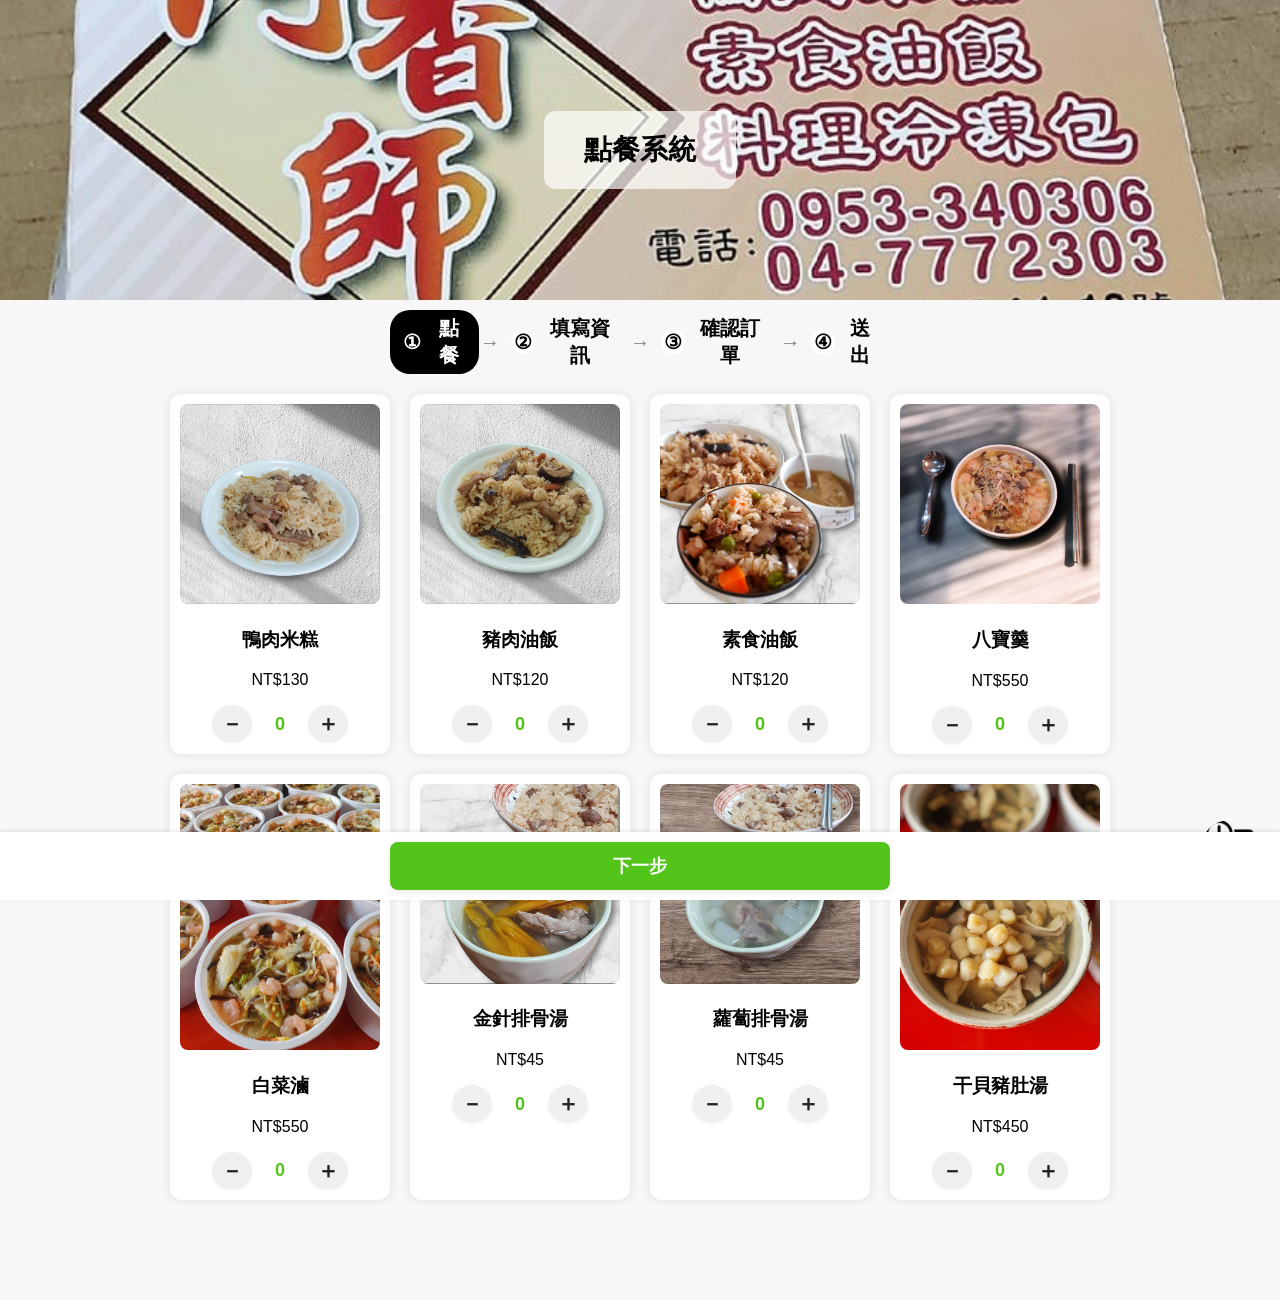
==== commit 693fd257: "0603" ====
--- a/index.html
+++ b/index.html
@@ -1,7 +1,6 @@
 <!DOCTYPE html>
 <html lang="zh-Hant">
 <head>
-<<<<<<< HEAD
   <meta charset="UTF-8" />
   <meta name="viewport" content="width=device-width, initial-scale=1" />
   <title>阿香師油飯點餐系統</title>
@@ -13,22 +12,10 @@
 </head>
 <body>
   <!-- banner_頂部區塊 -->
-=======
-  <meta charset="UTF-8">
-  <meta name="viewport" content="width=device-width, initial-scale=1.0" />
-  <title>阿香師油飯點餐系統</title>
-  <link rel="stylesheet" href="style.css">
-  
-  <meta name="google-site-verification" content="OpGtDpsQeFzHr7mj-9mKTgLOQagVNjbFdUuopoBPJyk" />
-</head>
-<body>
-
->>>>>>> d43e68b48bfaee33a4a9ea9af73187117b11c58a
   <div class="banner">
     <img src="logo.jpg" class="banner-img" alt="店家 Logo">
     <div class="overlay-text">點餐系統</div>
   </div>
-<<<<<<< HEAD
 
   <!-- 流程指示條 -->
   <div id="stepIndicator"></div>
@@ -36,129 +23,22 @@
   <div class="menu" id="menuContainer"></div>
   <!-- form_表單區塊 -->
   <div class="form" style="display: none" >
-=======
-  
-  <div class="menu">
-    <div class="menu-item" data-name="鴨肉油飯">
-      <img src="鴨肉米糕.jpg" alt="鴨肉油飯">
-      <div class="quantity-badge inactive"><span class="badge-icon">＋</span></div>
-      <h3>鴨肉油飯</h3>
-      <p>NT$130/斤</p>
-      <div class="controls">
-        <button class="minus">－</button>
-        <button class="plus">＋</button>
-      </div>
-    </div>
-
-    <div class="menu-item" data-name="豬肉米糕">
-      <img src="豬肉米糕.png" alt="豬肉米糕">
-      <div class="quantity-badge inactive"><span class="badge-icon">＋</span></div>
-      <h3>豬肉米糕</h3>
-      <p>NT$120/斤</p>
-      <div class="controls">
-        <button class="minus">－</button>
-        <button class="plus">＋</button>
-      </div>
-    </div>
-
-    <div class="menu-item" data-name="素食油飯">
-      <img src="素食米糕.jpg" alt="素食油飯">
-      <div class="quantity-badge inactive"><span class="badge-icon">＋</span></div>
-      <h3>素食油飯</h3>
-      <p>NT$120/斤</p>
-      <div class="controls">
-        <button class="minus">－</button>
-        <button class="plus">＋</button>
-      </div>
-    </div>
-
-    <div class="menu-item" data-name="米糕豆">
-      <img src="米豆糕.png" alt="米糕豆">
-      <div class="quantity-badge inactive"><span class="badge-icon">＋</span></div>
-      <h3>米糕豆</h3>
-      <p>NT$30/份</p>
-      <div class="controls">
-        <button class="minus">－</button>
-        <button class="plus">＋</button>
-      </div>
-    </div>
-
-    <div class="menu-item" data-name="八寶羹">
-      <img src="八寶羹.jpg" alt="八寶羹">
-      <div class="quantity-badge inactive"><span class="badge-icon">＋</span></div>
-      <h3>八寶羹</h3>
-      <p>NT$550/份</p>
-      <div class="controls">
-        <button class="minus">－</button>
-        <button class="plus">＋</button>
-      </div>
-    </div>
-
-    <div class="menu-item" data-name="羊肉爐">
-      <img src="羊肉爐.jpg" alt="羊肉爐">
-      <div class="quantity-badge inactive"><span class="badge-icon">＋</span></div>
-      <h3>羊肉爐</h3>
-      <p>NT$550/份</p>
-      <div class="controls">
-        <button class="minus">－</button>
-        <button class="plus">＋</button>
-      </div>
-    </div>
-
-    <div class="menu-item" data-name="干貝豬肚湯">
-      <img src="豬肚.jpg" alt="干貝豬肚湯">
-      <div class="quantity-badge inactive"><span class="badge-icon">＋</span></div>
-      <h3>干貝豬肚湯</h3>
-      <p>NT$450/份</p>
-      <div class="controls">
-        <button class="minus">－</button>
-        <button class="plus">＋</button>
-      </div>
-    </div>
-
-    <div class="menu-item" data-name="高湯">
-      <img src="鮮味高湯.png" alt="高湯">
-      <div class="quantity-badge inactive"><span class="badge-icon">＋</span></div>
-      <h3>高湯</h3>
-      <p>NT$300/份</p>
-      <div class="controls">
-        <button class="minus">－</button>
-        <button class="plus">＋</button>
-      </div>
-    </div>
-  </div>
-
-  <div class="form">
->>>>>>> d43e68b48bfaee33a4a9ea9af73187117b11c58a
     <div class="form-group">
       <label><span class="required">*</span> 姓名</label>
       <input type="text" id="name" placeholder="請輸入姓名">
     </div>
-<<<<<<< HEAD
-=======
-
->>>>>>> d43e68b48bfaee33a4a9ea9af73187117b11c58a
     <div class="form-group">
       <label><span class="required">*</span> 手機號碼</label>
       <input type="tel" id="phone" placeholder="請輸入手機">
     </div>
-<<<<<<< HEAD
-=======
-
->>>>>>> d43e68b48bfaee33a4a9ea9af73187117b11c58a
     <div class="form-group">
       <label><span class="required">*</span> 取餐日期</label>
       <input type="date" id="pickupDate">
     </div>
-<<<<<<< HEAD
-=======
-
->>>>>>> d43e68b48bfaee33a4a9ea9af73187117b11c58a
     <div class="form-group">
       <label>備註</label>
       <textarea id="note" rows="3"></textarea>
     </div>
-<<<<<<< HEAD
     <div class="total">總價格：
       <span id="total">0</span> 元
     </div>
@@ -206,34 +86,3 @@
   <script src="script.js"></script>
 </body>
 </html>
-=======
-
-    <div class="total">總價格：<span id="total">0</span> 元</div>
-    <button onclick="submitOrder()">送出訂單</button>
-  </div>
-
-    <!-- Loading 視窗 -->
-    <div id="loadingModal" class="modal">
-      <div class="modal-content">
-        <img id="loadingImage" src="loading.gif" alt="載入中" />
-        <p id="loadingText">訂單處理中，請稍候...</p>
-      </div>
-    </div>
-      <!-- 歷史紀錄浮動按鈕 -->
-  <div id="historyButton">
-    <img src="history.jpg" alt="歷史紀錄">
-  </div>
-
-  <!-- 歷史紀錄視窗 -->
-  <div id="historyModal" class="modal">
-    <div class="modal-content">
-      <h3>歷史訂單</h3>
-      <div id="historyList"></div>
-      <button onclick="closeHistory()">關閉</button>
-    </div>
-  </div>
-
-  <script src="scripts.js"></script>
-</body>
-</html>
->>>>>>> d43e68b48bfaee33a4a9ea9af73187117b11c58a
--- a/style.css
+++ b/style.css
@@ -1,6 +1,5 @@
 body {
   font-family: "Segoe UI", sans-serif;
-<<<<<<< HEAD
   margin: 0;
   background: #f7f7f7;
   text-align: center;
@@ -8,17 +7,6 @@
 }
 .banner {
   position: relative;
-=======
-  padding: 0;
-  margin: 0;
-  text-align: center;
-  background: #f7f7f7;
-}
-
-.banner {
-  position: relative;
-  width: 100%;
->>>>>>> d43e68b48bfaee33a4a9ea9af73187117b11c58a
   height: 300px;
   overflow: hidden;
 }
@@ -39,7 +27,6 @@
   font-weight: bold;
   color: #000;
 }
-<<<<<<< HEAD
 #stepIndicator {
   max-width: 500px;
   margin: 10px auto;
@@ -83,9 +70,6 @@
   color: gray;
   user-select: none;
 }
-=======
-
->>>>>>> d43e68b48bfaee33a4a9ea9af73187117b11c58a
 .menu {
   display: flex;
   flex-wrap: wrap;
@@ -95,19 +79,11 @@
   max-width: 1000px;
 }
 .menu-item {
-<<<<<<< HEAD
   background: #fff;
   border-radius: 12px;
   width: 200px;
   padding: 10px;
   box-shadow: 0 0 10px rgba(0,0,0,0.1);
-=======
-  width: 220px;
-  background: #fff;
-  padding: 15px;
-  border-radius: 10px;
-  box-shadow: 0 2px 8px rgba(0,0,0,0.1);
->>>>>>> d43e68b48bfaee33a4a9ea9af73187117b11c58a
   position: relative;
 }
 .menu-item img {
@@ -121,7 +97,6 @@
   margin-top: 10px;
 }
 .controls button {
-<<<<<<< HEAD
   background: black;
   color: white;
   border: none;
@@ -151,34 +126,10 @@
   height: 24px;
   font-size: 14px;
   line-height: 24px;
-=======
-  width: 40px;
-  height: 40px;
-  background: black;
-  color: white;
-  border-radius: 50%;
-  font-size: 20px;
-  border: none;
-  cursor: pointer;
-}
-.quantity-badge {
-  position: absolute;
-  top: 10px;
-  right: 10px;
-  width: 28px;
-  height: 28px;
-  border-radius: 50%;
-  font-size: 14px;
-  font-weight: bold;
-  display: flex;
-  justify-content: center;
-  align-items: center;
->>>>>>> d43e68b48bfaee33a4a9ea9af73187117b11c58a
 }
 .quantity-badge.inactive {
   background: white;
   color: black;
-<<<<<<< HEAD
 }
 .form {
   background: white;
@@ -233,71 +184,12 @@
 #socialLinks a:hover {
   text-decoration: underline;
 }
-=======
-  border: 1px solid black;
-}
-.quantity-badge.active {
-  background: black;
-  color: white;
-}
-
-.form {
-  margin: 40px auto;
-  background: #fff;
-  padding: 20px;
-  display: inline-block;
-  text-align: left;
-  border-radius: 10px;
-  box-shadow: 0 2px 10px rgba(0,0,0,0.1);
-}
-.form-group {
-  margin-bottom: 15px;
-}
-.required {
-  color: red;
-}
-.invalid input,
-.invalid textarea {
-  border: 1px solid red;
-}
-.total {
-  font-weight: bold;
-  margin-top: 15px;
-}
-
-/* Modal 視窗 */
-.modal {
-  display: none;
-  position: fixed;
-  z-index: 9999;
-  left: 0;
-  top: 0;
-  width: 100%;
-  height: 100%;
-  overflow: auto;
-  background-color: rgba(0,0,0,0.5);
-}
-.modal-content {
-  background-color: #fff;
-  margin: 20% auto;
-  padding: 20px;
-  border-radius: 10px;
-  width: 300px;
-  text-align: center;
-}
-.modal-content img {
-  width: 60px;
-  margin-bottom: 15px;
-}
-
->>>>>>> d43e68b48bfaee33a4a9ea9af73187117b11c58a
 #historyButton {
   position: fixed;
   right: 20px;
   bottom: 20px;
   width: 60px;
   height: 60px;
-<<<<<<< HEAD
   border-radius: 50%;
   cursor: pointer;
 }
@@ -459,62 +351,3 @@
 .quantity-badge {
   display: none !important;
 }
-=======
-  background-color: white;
-  border-radius: 50%;
-  box-shadow: 0 2px 6px rgba(0,0,0,0.3);
-  cursor: pointer;
-  z-index: 10000;
-}
-#historyButton img {
-  width: 100%;
-  height: 100%;
-  border-radius: 50%;
-}
-#historyList {
-  max-height: 300px;
-  overflow-y: auto;
-  text-align: left;
-}
-#historyList ul {
-  padding-left: 20px;
-}
-#historyList li {
-  margin-bottom: 8px;
-}
-
-
-@media (max-width: 768px) {
-  .menu-item {
-    width: 45%;
-  }
-
-  h1 {
-    font-size: 20px;
-  }
-
-  .submit-btn {
-    width: 90%;
-  }
-}
-
-@media (max-width: 480px) {
-  .menu-item {
-    width: 100%;
-  }
-
-  .title-bar {
-    flex-direction: column;
-    align-items: flex-start;
-  }
-
-  .title-bar h1 {
-    font-size: 18px;
-    margin-top: 5px;
-  }
-
-  .form-group {
-    margin: 8px;
-  }
-}
->>>>>>> d43e68b48bfaee33a4a9ea9af73187117b11c58a
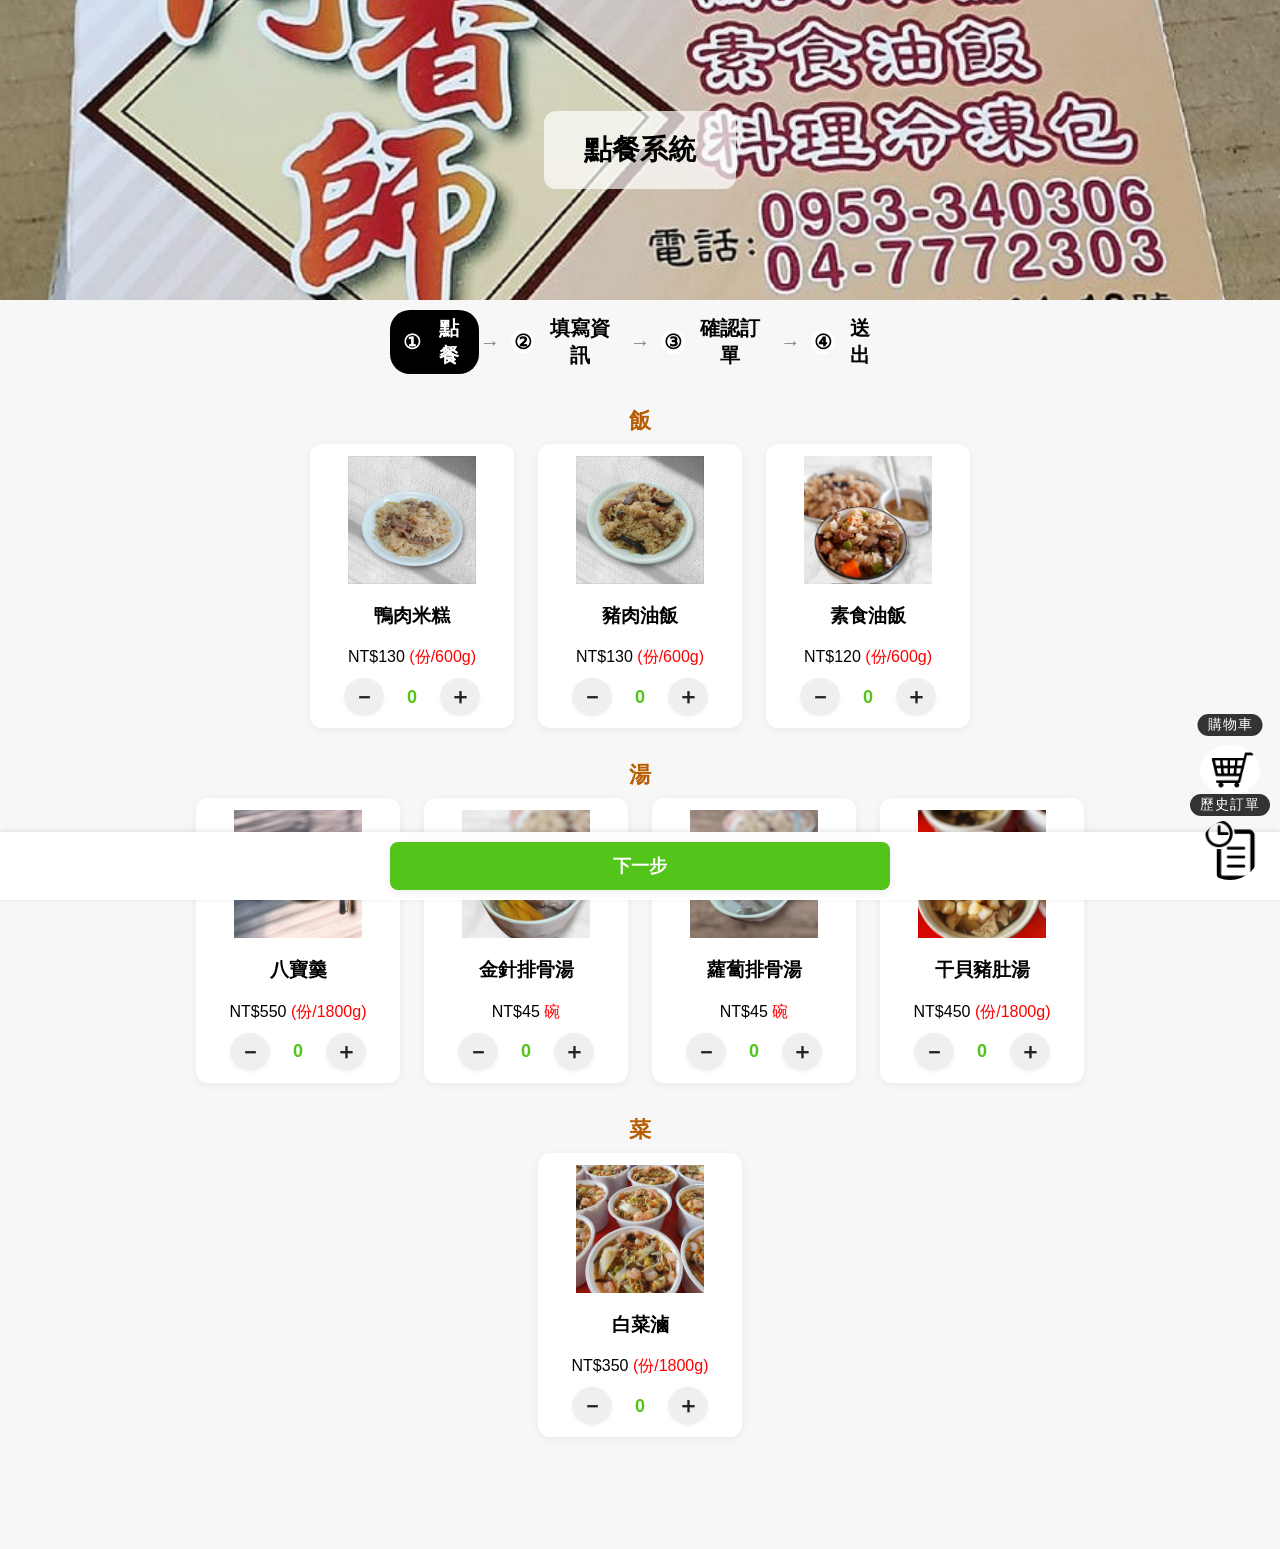
==== commit d2d7f172: "更新專案內容" ====
--- a/index.html
+++ b/index.html
@@ -43,10 +43,6 @@
       <span id="total">0</span> 元
     </div>
   </div>
-  <!-- 歷史紀錄按鈕（固定在右下角） -->
-  <div id="historyButton">
-    <img src="history.jpg" alt="歷史紀錄">
-  </div>
   <!-- 底部流程按鈕 -->
   <div id="footerControls">
     <div class="footer-buttons">
@@ -74,10 +70,30 @@
       <p id="loadingText">訂單處理中，請稍候...</p>
     </div>
   </div>
+  <!-- 購物車按鈕（固定在右下角，歷史訂單上方） -->
+  <div id="cartButton" onclick="openCart()">
+    <span class="cart-label">購物車</span>
+    <img src="購物車.jpg" alt="購物車">
+    <span id="cartBadge" class="cart-badge" style="display:none;">0</span>
+  </div>
+  <!-- 購物車模態視窗 -->
+  <div id="cartModal" class="modal">
+    <div class="modal-content">
+      <button id="cartCloseBtn" class="history-close-btn" onclick="closeCart()">關閉</button>
+      <h3>購物車</h3>
+      <div id="cartList"></div>
+    </div>
+  </div>
+  
+  <!-- 歷史紀錄按鈕（固定在右下角） -->
+  <div id="historyButton" onclick="openHistory()">
+    <span class="history-label">歷史訂單</span>
+    <img src="history.jpg" alt="歷史紀錄">
+  </div>
   <!-- 歷史訂單模態視窗 -->
   <div id="historyModal" class="modal">
     <div class="modal-content">
-      <button onclick="closeHistory()">關閉</button>
+        <button id="historyCloseBtn" onclick="closeHistory()">關閉</button>
       <h3>歷史訂單</h3>
       <div id="historyList"></div>
     </div>
--- a/style.css
+++ b/style.css
@@ -71,24 +71,53 @@
   user-select: none;
 }
 .menu {
-  display: flex;
+  display: block;
   flex-wrap: wrap;
-  justify-content: center;
-  gap: 20px;
   margin: 20px auto;
   max-width: 1000px;
 }
+.menu-row {
+  display: flex;
+  flex-wrap: nowrap;
+  overflow-x: auto;
+  gap: 24px;
+  margin-bottom: 32px;
+  justify-content: flex-start; /* 預設左對齊 */
+  scroll-behavior: smooth;
+  -webkit-overflow-scrolling: touch;
+}
+@media (min-width: 900px) {
+  .menu-row {
+    justify-content: center; /* 大螢幕置中 */
+    overflow-x: visible;     /* 不需要橫向捲動 */
+    flex-wrap: wrap;         /* 換行顯示 */
+  }
+}
 .menu-item {
+  flex: 0 0 auto;            /* 不縮放，保持原寬度 */
+}
+.menu-type-title {
+  font-size: 22px;
+  font-weight: bold;
+  margin: 32px 0 8px 0;
+  color: #b85c00;
+}
+.menu-item {
+  width: 180px;
   background: #fff;
   border-radius: 12px;
-  width: 200px;
-  padding: 10px;
-  box-shadow: 0 0 10px rgba(0,0,0,0.1);
-  position: relative;
+  box-shadow: 0 2px 8px rgba(0,0,0,0.06);
+  padding: 12px;
+  text-align: center;
+  flex: 0 0 auto;            /* 不縮放，保持原寬度 */
+
 }
 .menu-item img {
-  width: 100%;
-  border-radius: 8px;
+  width: 128px;
+  height: 128px;
+  object-fit: cover;
+  display: block;
+  margin: 0 auto 8px auto;
 }
 .controls {
   display: flex;
@@ -184,7 +213,23 @@
 #socialLinks a:hover {
   text-decoration: underline;
 }
+#historyButton .history-label {
+  position: absolute;
+  top: -26px;
+  left: 50%;
+  transform: translateX(-50%);
+  background: #222;
+  color: #fff;
+  font-size: 14px;
+  padding: 2px 10px;
+  border-radius: 12px;
+  white-space: nowrap;
+  pointer-events: none;
+  opacity: 0.92;
+  letter-spacing: 1px;
+}
 #historyButton {
+  z-index: 9999;
   position: fixed;
   right: 20px;
   bottom: 20px;
@@ -194,11 +239,105 @@
   cursor: pointer;
 }
 #historyButton img {
+  
   width: 100%;
   border-radius: 50%;
 }
 .invalid input, .invalid textarea {
   border: 2px solid red;
+}
+
+#historyModal .modal-content {
+  max-height: 70vh;
+}
+#historyList {
+  border: 1.5px solid #000000;
+  border-radius: 10px;
+  max-height: 40vh;
+  overflow-y: auto;
+  text-align: center;
+}
+.history-close-btn, #historyCloseBtn {
+  background: #ff4d4f;
+  color: white;
+  border: none;
+  border-radius: 8px;
+  padding: 12px 0;
+  font-size: 18px;
+  font-weight: bold;
+  cursor: pointer;
+  width: 100%;
+  margin-bottom: 16px;
+  transition: background 0.2s, color 0.2s, box-shadow 0.2s;
+  box-shadow: 0 2px 8px rgba(0,0,0,0.08);
+}
+.history-close-btn:hover, #historyCloseBtn:hover {
+  background: #d9363e;
+}
+#orderDetailModal .modal-content {
+  max-height: 80vh;
+  overflow-y: auto;
+}
+
+/* 當購物車或歷史訂單彈窗開啟時，讓購物車圖示變暗 */
+body.modal-open #cartButton img,
+body.modal-open #historyButton img {
+  filter: brightness(0.6) grayscale(0.7);
+  opacity: 0.7;
+  transition: filter 0.2s, opacity 0.2s;
+}
+#cartButton {
+  z-index: 9999;
+  position: fixed;
+  right: 20px;
+  bottom: 100px; /* 比歷史訂單高一點 */
+  width: 60px;
+  height: 60px;
+  border-radius: 50%;
+  cursor: pointer;
+  display: flex;
+  flex-direction: column;
+  align-items: center;
+  justify-content: center;
+}
+#cartButton .cart-label {
+  position: absolute;
+  top: -26px;
+  left: 50%;
+  transform: translateX(-50%);
+  background: #222;
+  color: #fff;
+  font-size: 14px;
+  padding: 2px 10px;
+  border-radius: 12px;
+  white-space: nowrap;
+  pointer-events: none;
+  opacity: 0.92;
+  letter-spacing: 1px;
+}
+#cartButton img {
+  width: 100%;
+  border-radius: 50%;
+}
+.cart-badge {
+  position: absolute;
+  top: 2px;
+  right: 2px;
+  width: 22px;
+  height: 22px;
+  background: #ff4d4f;
+  color: #fff;
+  border-radius: 50%;
+  font-size: 14px;
+  font-weight: bold;
+  display: flex;
+  align-items: center;
+  justify-content: center;
+  box-shadow: 0 2px 8px rgba(0,0,0,0.12);
+  z-index: 2;
+  pointer-events: none;
+  white-space: nowrap;
+  overflow: hidden;
 }
 
 /* --- footer 按鈕美化 --- */
